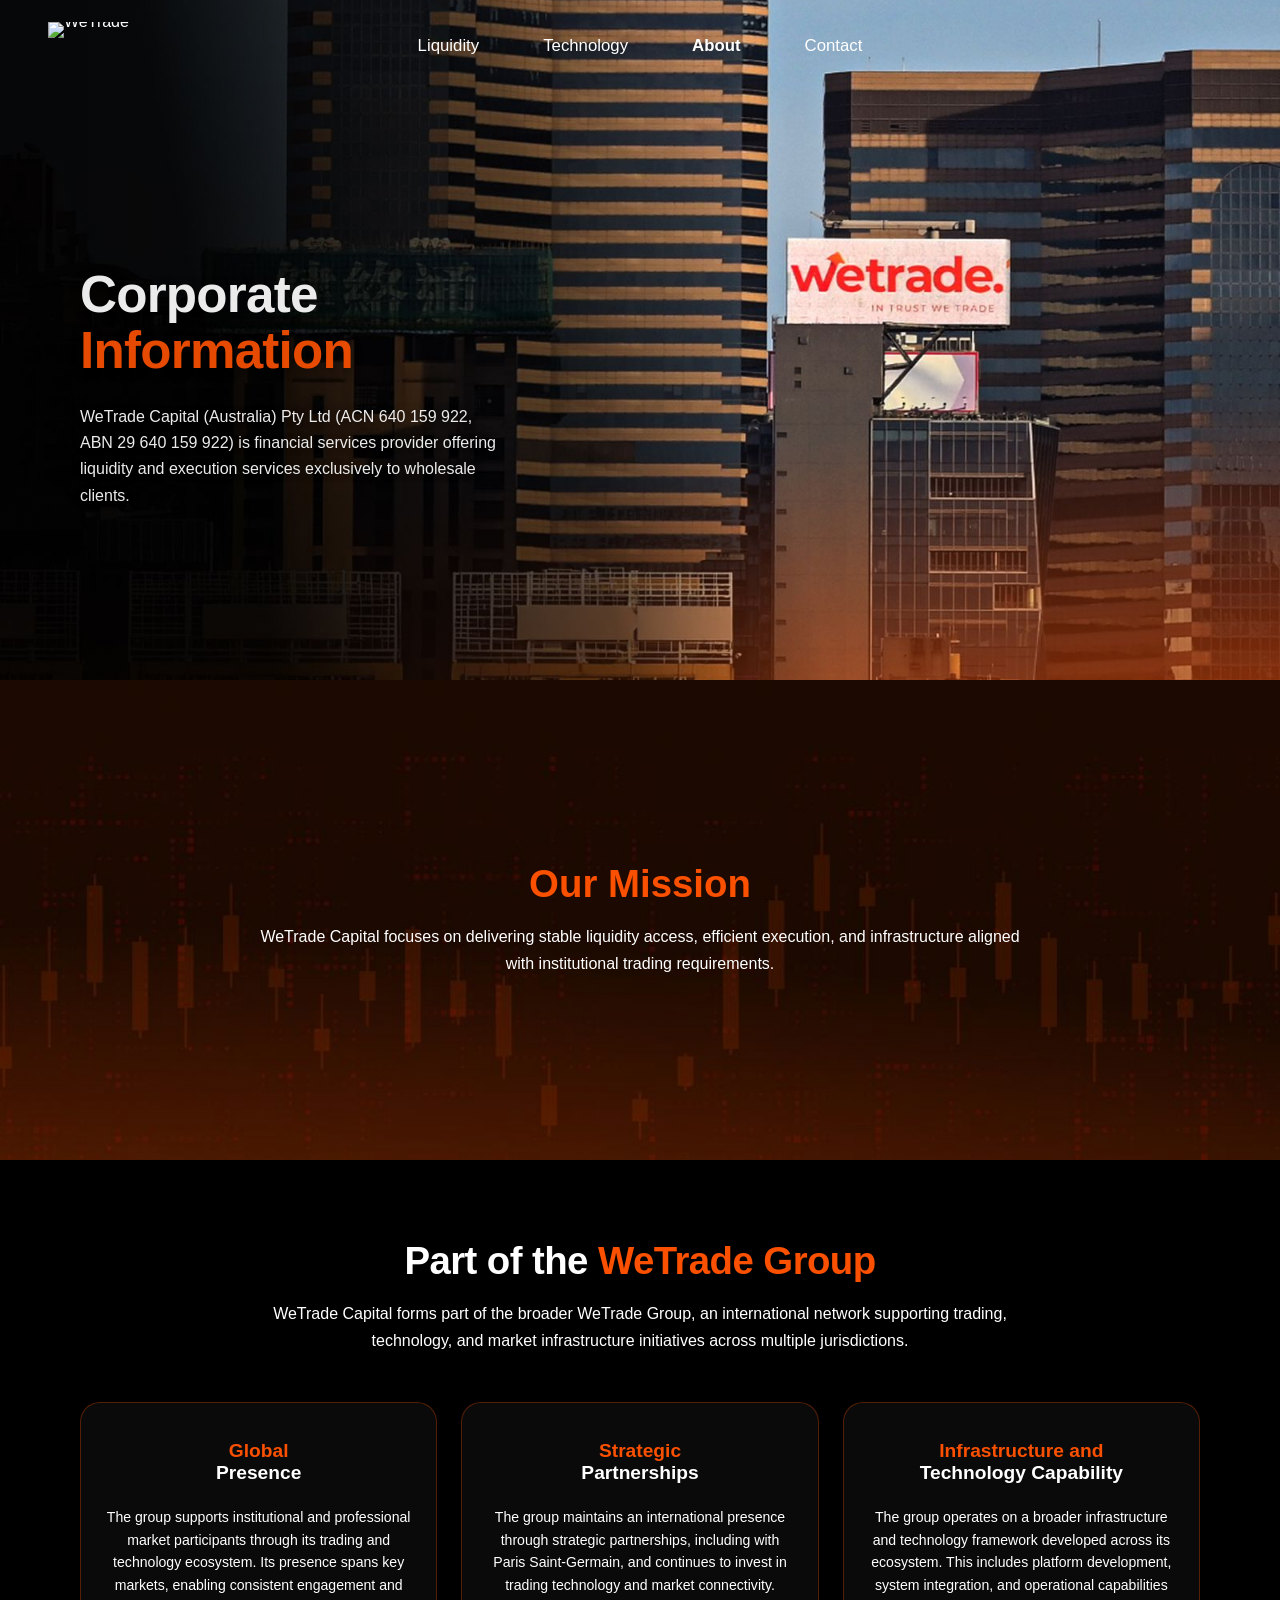
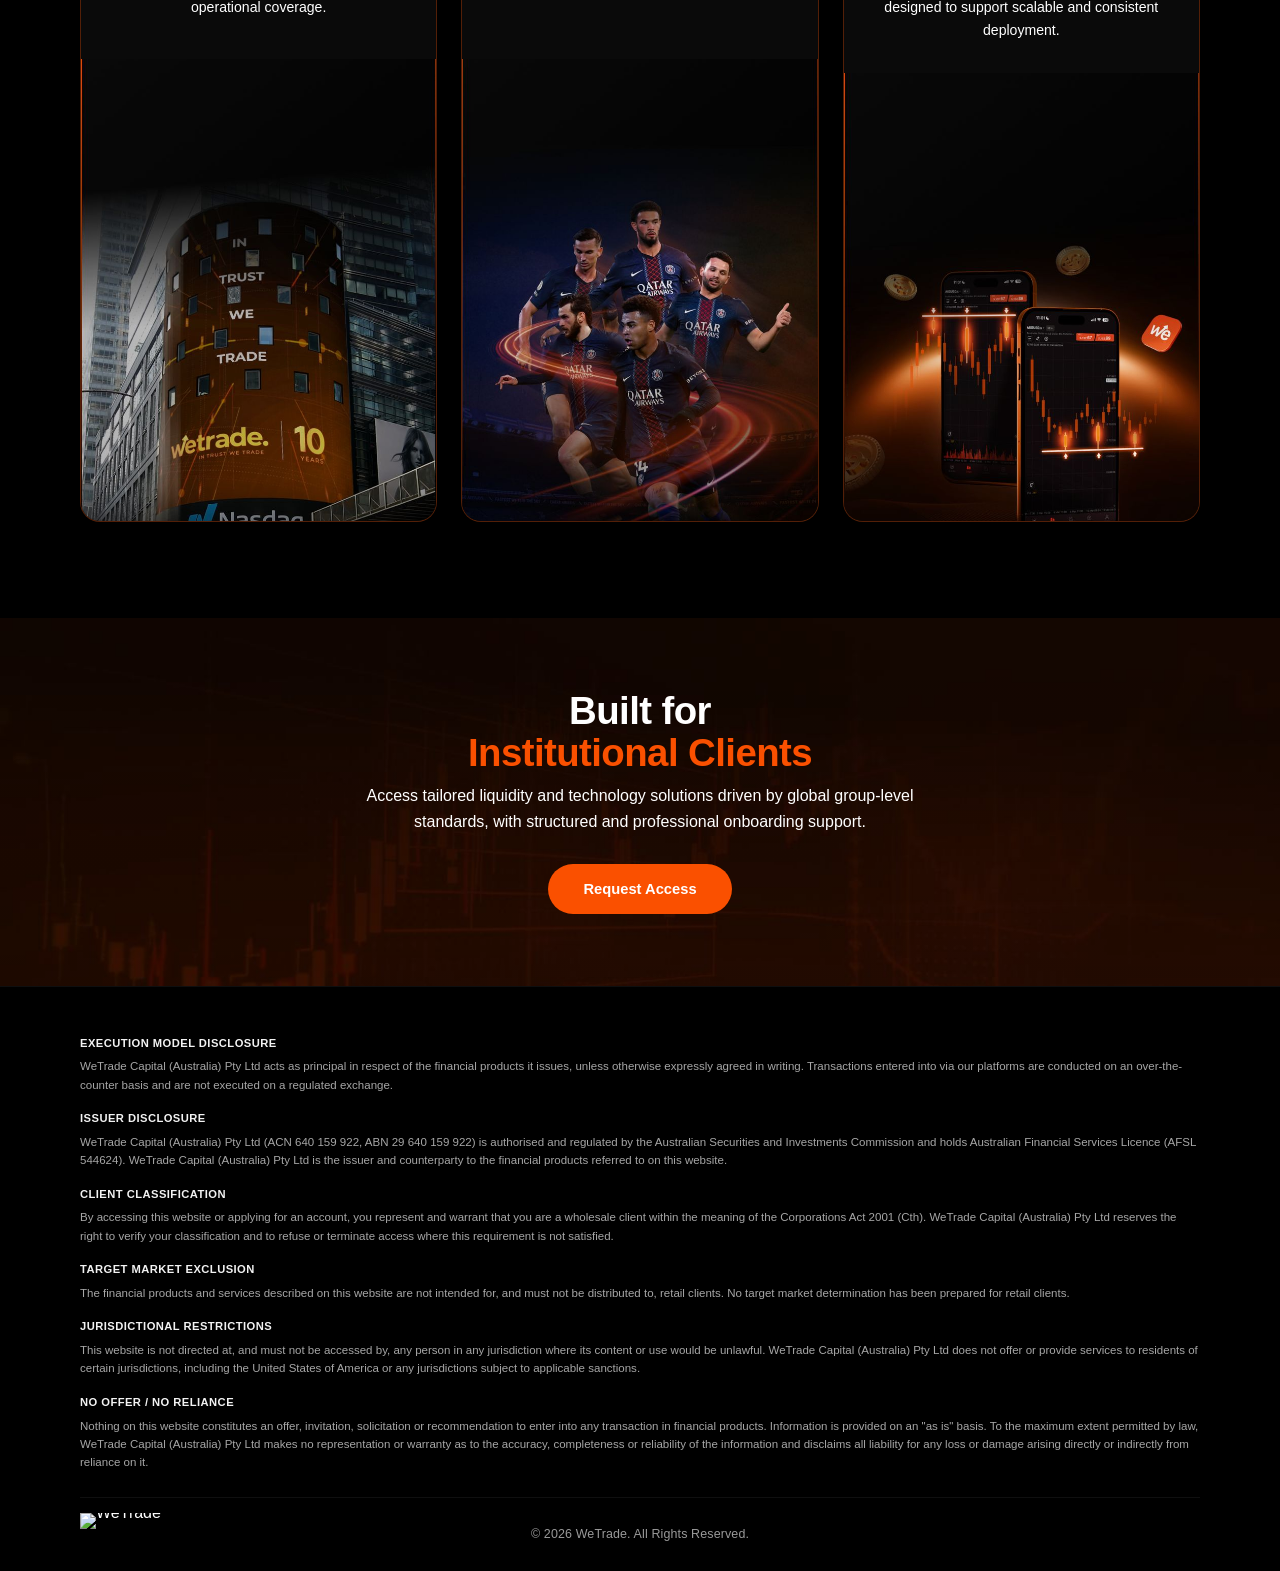
==== about.html @ c4df77c2 "changes" ====
<!DOCTYPE html>
<html lang="en">
<head>
<meta charset="UTF-8">
<meta name="viewport" content="width=device-width, initial-scale=1.0">
<meta http-equiv="Content-Security-Policy" content="default-src 'self' data: blob:; style-src 'self' 'unsafe-inline' https://fonts.googleapis.com; font-src 'self' https://fonts.gstatic.com data:; img-src 'self' data: blob: https:; script-src 'self' 'unsafe-inline'; connect-src 'self' https:; frame-ancestors 'none'; form-action 'self' mailto:; base-uri 'self'; object-src 'none'; upgrade-insecure-requests">
<meta name="referrer" content="strict-origin-when-cross-origin">
<meta http-equiv="X-Content-Type-Options" content="nosniff">
<meta http-equiv="Permissions-Policy" content="camera=(), microphone=(), geolocation=(), payment=(), usb=()">

<title>About | WeTrade Capital (Australia)</title>
<meta name="description" content="WeTrade Capital (Australia) Pty Ltd offers liquidity and execution services exclusively to wholesale clients.">
<meta name="robots" content="noindex,nofollow">
<link rel="icon" type="image/png" href="assets/favicon.png">
<link rel="preconnect" href="https://fonts.googleapis.com">
<link rel="preconnect" href="https://fonts.gstatic.com" crossorigin>
<link href="https://fonts.googleapis.com/css2?family=Montserrat:wght@400;500;600;700;800;900&display=swap" rel="stylesheet">
<link rel="stylesheet" href="styles.css">
</head>
<body>

<nav>
  <a href="index.html" class="nav-logo"><img src="assets/wetrade-logo.png" alt="WeTrade"></a>
  <div class="nav-links">
    <a href="liquidity.html">Liquidity</a>
    <a href="index.html#technology">Technology</a>
    <a href="about.html" class="active">About</a>
    <a href="contact.html">Contact</a>
  </div>
  <button class="mobile-toggle" aria-label="Menu"><span></span><span></span><span></span></button>
</nav>

<section class="about-hero">
  <div class="about-hero-inner">
    <div class="about-hero-content">
      <h1>Corporate<br><span class="acc">Information</span></h1>
      <p>WeTrade Capital (Australia) Pty Ltd (ACN 640 159 922, ABN 29 640 159 922) is financial services provider offering liquidity and execution services exclusively to wholesale clients.</p>
    </div>
  </div>
</section>

<section class="mission">
  <div class="mission-inner">
    <h2>Our Mission</h2>
    <p>WeTrade Capital focuses on delivering stable liquidity access, efficient execution, and infrastructure aligned with institutional trading requirements.</p>
  </div>
</section>

<section class="group">
  <div class="group-inner">
    <div class="group-head">
      <h2><span class="first">Part of the </span><span class="acc">WeTrade Group</span></h2>
      <p>WeTrade Capital forms part of the broader WeTrade Group, an international network supporting trading, technology, and market infrastructure initiatives across multiple jurisdictions.</p>
    </div>
    <div class="group-grid">
      <div class="group-card">
        <div class="group-card-text">
          <h3><span class="acc">Global</span><span class="white">Presence</span></h3>
          <p>The group supports institutional and professional market participants through its trading and technology ecosystem. Its presence spans key markets, enabling consistent engagement and operational coverage.</p>
        </div>
        <div class="group-card-img" style="background-image:url('assets/Subpage01/global-presence.jpg')"></div>
      </div>
      <div class="group-card">
        <div class="group-card-text">
          <h3><span class="acc">Strategic</span><span class="white">Partnerships</span></h3>
          <p>The group maintains an international presence through strategic partnerships, including with Paris Saint-Germain, and continues to invest in trading technology and market connectivity.</p>
        </div>
        <div class="group-card-img" style="background-image:url('assets/Subpage01/strategic-partnerships.jpg')"></div>
      </div>
      <div class="group-card">
        <div class="group-card-text">
          <h3><span class="acc">Infrastructure and</span><span class="white">Technology Capability</span></h3>
          <p>The group operates on a broader infrastructure and technology framework developed across its ecosystem. This includes platform development, system integration, and operational capabilities designed to support scalable and consistent deployment.</p>
        </div>
        <div class="group-card-img" style="background-image:url('assets/Subpage01/infrastructure.jpg')"></div>
      </div>
    </div>
  </div>
</section>

<section class="built-for">
  <div class="built-for-inner">
    <h2><span class="first">Built for</span><span class="acc">Institutional Clients</span></h2>
    <p>Access tailored liquidity and technology solutions driven by global group-level standards, with structured and professional onboarding support.</p>
    <a href="contact.html" class="btn-pill">Request Access</a>
  </div>
</section>

<footer>
  <div class="foot-legal">
    <div class="foot-legal-block"><strong>Execution Model Disclosure</strong><p>WeTrade Capital (Australia) Pty Ltd acts as principal in respect of the financial products it issues, unless otherwise expressly agreed in writing. Transactions entered into via our platforms are conducted on an over-the-counter basis and are not executed on a regulated exchange.</p></div>
    <div class="foot-legal-block"><strong>Issuer Disclosure</strong><p>WeTrade Capital (Australia) Pty Ltd (ACN 640 159 922, ABN 29 640 159 922) is authorised and regulated by the Australian Securities and Investments Commission and holds Australian Financial Services Licence (AFSL 544624). WeTrade Capital (Australia) Pty Ltd is the issuer and counterparty to the financial products referred to on this website.</p></div>
    <div class="foot-legal-block"><strong>Client Classification</strong><p>By accessing this website or applying for an account, you represent and warrant that you are a wholesale client within the meaning of the Corporations Act 2001 (Cth). WeTrade Capital (Australia) Pty Ltd reserves the right to verify your classification and to refuse or terminate access where this requirement is not satisfied.</p></div>
    <div class="foot-legal-block"><strong>Target Market Exclusion</strong><p>The financial products and services described on this website are not intended for, and must not be distributed to, retail clients. No target market determination has been prepared for retail clients.</p></div>
    <div class="foot-legal-block"><strong>Jurisdictional Restrictions</strong><p>This website is not directed at, and must not be accessed by, any person in any jurisdiction where its content or use would be unlawful. WeTrade Capital (Australia) Pty Ltd does not offer or provide services to residents of certain jurisdictions, including the United States of America or any jurisdictions subject to applicable sanctions.</p></div>
    <div class="foot-legal-block"><strong>No Offer / No Reliance</strong><p>Nothing on this website constitutes an offer, invitation, solicitation or recommendation to enter into any transaction in financial products. Information is provided on an "as is" basis. To the maximum extent permitted by law, WeTrade Capital (Australia) Pty Ltd makes no representation or warranty as to the accuracy, completeness or reliability of the information and disclaims all liability for any loss or damage arising directly or indirectly from reliance on it.</p></div>
  </div>
  <div class="foot-bottom">
    <div class="foot-logo"><img src="assets/wetrade-logo.png" alt="WeTrade"></div>
    <div class="foot-copy">© 2026 WeTrade. All Rights Reserved.</div>
    </div>
</footer>

<script src="site.js"></script>
</body>
</html>
---- styles.css ----
/* WeTrade Capital Australia — wireframe match v3 */
*,*::before,*::after{box-sizing:border-box;margin:0;padding:0}
:root{
  --orange:#FA5000;
  --black:#000;
  --d1:#050505;
  --d2:#0A0A0A;
  --d3:#111;
  --border:rgba(255,255,255,0.06);
  --border-o:rgba(250,80,0,0.35);
  --muted:rgba(255,255,255,0.55);
  --muted2:rgba(255,255,255,0.95);
  --white:#fff;
}
html{scroll-behavior:smooth}
body{background:var(--black);color:var(--white);font-family:'Montserrat','Inter','Montserrat',sans-serif;overflow-x:hidden;line-height:1.5;-webkit-font-smoothing:antialiased;font-weight:400}
a{color:inherit;text-decoration:none}
button{font-family:inherit;cursor:pointer;border:none;background:none;color:inherit;padding:0}
img{max-width:100%;display:block}

/* NAV - 3-column grid: logo left, links centered, toggle right (toggle hidden on desktop) */
nav{display:grid;grid-template-columns:1fr auto 1fr;align-items:center;padding:1.4rem 3rem;background:transparent;position:absolute;top:0;left:0;right:0;z-index:100}
.nav-logo{display:inline-block;line-height:0;justify-self:start}
.nav-logo img{height:46px;width:auto;display:block}
.nav-links{display:flex;gap:4rem;align-items:center;justify-content:center;justify-self:center}
.nav-links a{font-size:1.05rem;font-weight:500;color:var(--white);transition:color 0.2s}
.nav-links a:hover{color:var(--orange)}
.nav-links a.active{color:var(--white);font-weight:700}
.mobile-toggle{display:none;justify-self:end;background:transparent;border:none;cursor:pointer;padding:0;width:44px;height:44px;position:relative;z-index:101;transition:transform 0.4s cubic-bezier(0.68,-0.55,0.265,1.55)}
.mobile-toggle:hover{transform:scale(1.08)}
.mobile-toggle.open{transform:rotate(180deg)}
.mobile-toggle span{position:absolute;display:block;left:10px;width:24px;height:2.5px;background:var(--white);transition:top 0.3s cubic-bezier(0.77,0,0.175,1),transform 0.3s 0.15s cubic-bezier(0.77,0,0.175,1),opacity 0.2s,background 0.3s;border-radius:2px;transform-origin:center}
.mobile-toggle span:nth-child(1){top:14px}
.mobile-toggle span:nth-child(2){top:21px}
.mobile-toggle span:nth-child(3){top:28px}
.mobile-toggle.open span{transition:top 0.3s cubic-bezier(0.77,0,0.175,1),transform 0.3s 0.15s cubic-bezier(0.77,0,0.175,1),opacity 0.2s,background 0.3s}
.mobile-toggle.open span:nth-child(1){top:21px;transform:rotate(45deg)}
.mobile-toggle.open span:nth-child(2){opacity:0;transform:scaleX(0)}
.mobile-toggle.open span:nth-child(3){top:21px;transform:rotate(-45deg)}

/* HERO HOME */
.hero-home{position:relative;min-height:780px;display:flex;align-items:center;background:var(--black);overflow:hidden;padding:10rem 5rem 6rem}
.hero-home::before{content:'';position:absolute;inset:0;background-image:url('assets/Homepage/main-cover.jpg');background-size:cover;background-position:right center;z-index:0}
.hero-home::after{content:'';position:absolute;inset:0;background:linear-gradient(90deg,rgba(0,0,0,0.75) 0%,rgba(0,0,0,0.3) 30%,rgba(0,0,0,0.05) 55%,transparent 75%);z-index:1}
.hero-home-inner{position:relative;z-index:2;max-width:1280px;margin:0 auto;width:100%}
.hero-home-content{max-width:540px}
.hero-home h1{font-family:'Montserrat',sans-serif;font-weight:800;font-size:clamp(2.6rem,4.5vw,4rem);letter-spacing:-0.02em;line-height:1.05;color:var(--white);margin-bottom:1.2rem}
.hero-home h1 .acc{color:var(--orange);display:block}
.hero-home p{font-size:0.95rem;color:var(--muted2);line-height:1.6;margin-bottom:2rem;max-width:440px}

/* HERO STATS - small inline icons */
.hero-stats{display:flex;gap:2rem;margin-bottom:2.2rem;align-items:center;flex-wrap:wrap}
.hero-stat{display:flex;align-items:center;gap:0.7rem}
.hero-stat-icon{width:44px;height:44px;flex-shrink:0;display:flex;align-items:center;justify-content:center}
.hero-stat-icon img{width:100%;height:100%;object-fit:contain}
.hero-stat-text{font-size:0.82rem;font-weight:700;color:var(--white);line-height:1.2}

/* PILL BUTTONS */
.btn-pill{display:inline-flex;align-items:center;justify-content:center;background:var(--orange);color:#fff;padding:0.85rem 2.2rem;border-radius:50px;font-size:0.92rem;font-weight:700;cursor:pointer;border:none;transition:all 0.2s}
.btn-pill:hover{background:#FF6020;transform:translateY(-2px);box-shadow:0 8px 24px rgba(250,80,0,0.35)}

/* WHAT WE DO */
.wwd{position:relative;padding:6rem 5rem;overflow:hidden;background:var(--black)}
.wwd::before{content:'';position:absolute;inset:0;background-image:url('assets/Homepage/wwd-bg.jpg');background-size:cover;background-position:right center;z-index:0}
.wwd::after{content:'';position:absolute;inset:0;background:linear-gradient(90deg,rgba(0,0,0,0.45) 0%,rgba(0,0,0,0.05) 45%,transparent 100%);z-index:1}
.wwd-inner{position:relative;z-index:2;max-width:1280px;margin:0 auto}
.wwd h2{font-family:'Montserrat',sans-serif;font-weight:800;font-size:clamp(2.2rem,3.5vw,3.2rem);letter-spacing:-0.015em;line-height:1.1;margin-bottom:1.2rem;color:var(--white)}
.wwd h2 .acc{color:var(--orange)}
.wwd-sub{font-size:0.95rem;color:var(--muted2);line-height:1.6;max-width:480px;margin-bottom:2.2rem}
.fx-pill{display:inline-flex;align-items:center;padding:0.75rem 2rem;background:var(--d2);border:2px solid var(--orange);border-radius:50px;font-family:'Montserrat',sans-serif;font-weight:800;font-size:1.05rem;color:var(--white);margin-bottom:1.6rem}
.wwd-points{list-style:none}
.wwd-points li{font-size:0.95rem;color:var(--white);line-height:1.7;padding:0.1rem 0}

/* LIQUIDITY */
.liq-section{position:relative;padding:6rem 5rem 5rem;background:var(--black);overflow:hidden}
.liq-section::before{content:'';position:absolute;inset:0;background-image:url('assets/Homepage/liq-tech-bg.jpg');background-size:cover;background-position:center;z-index:0;opacity:0.85}
.liq-section::after{content:'';position:absolute;inset:0;background:linear-gradient(180deg,rgba(0,0,0,0.25),rgba(0,0,0,0.3));z-index:1}
.liq-section-inner{position:relative;z-index:2;max-width:1200px;margin:0 auto}
.sec-head{text-align:center;margin-bottom:3.5rem}
.sec-head h2{font-family:'Montserrat',sans-serif;font-weight:800;font-size:clamp(2.2rem,4vw,3.4rem);letter-spacing:-0.015em;line-height:1.05}
.sec-head h2 .acc{color:var(--orange)}
.sec-head .section-sub{font-size:0.95rem;color:var(--muted2);max-width:780px;margin:1.2rem auto 0;line-height:1.6}

.cards-3{display:grid;grid-template-columns:repeat(3,1fr);gap:1.6rem}
.card{position:relative;background:linear-gradient(160deg,#0e0e0e 0%,#0a0a0a 55%,#280e02 100%);border:1px solid rgba(250,80,0,0.22);border-radius:24px;padding:2.5rem 1.8rem 2.2rem;text-align:center;transition:all 0.25s;display:flex;flex-direction:column;align-items:center;overflow:hidden}
.card::before{content:'';position:absolute;bottom:0;right:0;width:70%;height:70%;background:radial-gradient(ellipse at bottom right,rgba(250,80,0,0.3) 0%,transparent 65%);pointer-events:none}
.card:hover{transform:translateY(-4px);box-shadow:0 16px 40px rgba(250,80,0,0.2)}
.card-icon{margin-bottom:1.6rem;height:110px;display:flex;align-items:center;justify-content:center;position:relative;z-index:2}
.card-icon img{max-height:108px;max-width:140px;width:auto;height:auto}
.card h3{font-family:'Montserrat',sans-serif;font-weight:700;font-size:1.4rem;letter-spacing:-0.005em;line-height:1.1;margin-bottom:0.9rem;position:relative;z-index:2}
.card h3 .acc{color:var(--orange);display:block;font-weight:800}
.card h3 .white{color:var(--white);display:block;font-weight:700}
.card p{font-size:0.84rem;color:var(--muted2);line-height:1.55;position:relative;z-index:2;max-width:260px}

.section-cta{display:flex;justify-content:center;margin-top:3rem}

/* DIVIDER */
.divider{display:flex;justify-content:center;padding:1rem 0;background:var(--black);position:relative;z-index:5}
.divider-line{width:75%;max-width:900px;height:1.5px;background:linear-gradient(90deg,transparent 5%,var(--orange) 30%,var(--orange) 70%,transparent 95%)}

/* TECHNOLOGY - icon LEFT of title (horizontal), text below */
.tech-section{position:relative;padding:5rem 5rem 6rem;background:var(--black);overflow:hidden}
.tech-section::before{content:'';position:absolute;inset:0;background-image:url('assets/Homepage/liq-tech-bg.jpg');background-size:cover;background-position:left center;z-index:0;opacity:0.85}
.tech-section::after{content:'';position:absolute;inset:0;background:linear-gradient(180deg,rgba(0,0,0,0.25),rgba(0,0,0,0.3));z-index:1}
.tech-section-inner{position:relative;z-index:2;max-width:1200px;margin:0 auto}
.tech-cards{display:grid;grid-template-columns:repeat(3,1fr);gap:2.5rem;max-width:1100px;margin:0 auto;padding:0 1rem}
.tech-card{display:flex;flex-direction:column;align-items:flex-start;text-align:left}
.tech-card-header{display:flex;align-items:center;gap:1rem;margin-bottom:1.2rem}
.tech-card-icon{width:80px;height:80px;display:flex;align-items:center;justify-content:center;flex-shrink:0}
.tech-card-icon img{max-width:100%;max-height:100%;width:auto;height:auto}
.tech-card h3{font-family:'Montserrat',sans-serif;font-weight:700;font-size:1.2rem;line-height:1.15;color:var(--white)}
.tech-card h3 .top{color:var(--white);display:block;font-weight:700}
.tech-card h3 .white{color:var(--white);display:block;font-weight:700}
.tech-card p{font-size:0.86rem;color:var(--muted2);line-height:1.6}

/* WHY WETRADE - no cards, just text with vertical dividers */
.why{position:relative;padding:6rem 5rem;background:var(--black);overflow:hidden}
.why::before{content:'';position:absolute;inset:0;background-image:url('assets/Homepage/why-bg.jpg');background-size:cover;background-position:center;z-index:0}
.why::after{content:'';position:absolute;inset:0;background:linear-gradient(180deg,rgba(0,0,0,0.2) 0%,rgba(0,0,0,0.25) 100%);z-index:1}
.why-inner{position:relative;z-index:2;max-width:1200px;margin:0 auto;text-align:center}
.why h2{font-family:'Montserrat',sans-serif;font-weight:800;font-size:clamp(2.2rem,4vw,3.4rem);letter-spacing:-0.015em;line-height:1.05;color:var(--white);margin-bottom:1.3rem}
.why h2 .acc{color:var(--orange)}
.why-sub{font-size:0.95rem;color:var(--muted2);max-width:880px;margin:0 auto 3.5rem;line-height:1.65}
.why-cards{display:grid;grid-template-columns:repeat(3,1fr);gap:3rem;max-width:1100px;margin:0 auto}
.why-card{text-align:center;padding:0 1rem;position:relative}
.why-card:not(:last-child)::after{content:'';position:absolute;top:5%;bottom:5%;right:-1.5rem;width:1.5px;background:linear-gradient(180deg,transparent 0%,rgba(250,80,0,0.4) 30%,rgba(250,80,0,0.4) 70%,transparent 100%)}
.why-card h3{font-family:'Montserrat',sans-serif;font-weight:700;font-size:1.3rem;line-height:1.15;margin-bottom:0.9rem}
.why-card h3 .acc{color:var(--orange);display:block;font-weight:800}
.why-card h3 .white{color:var(--white);display:block;font-weight:700}
.why-card p{font-size:0.86rem;color:var(--muted2);line-height:1.65}

/* WHO WE SUPPORT */
.support{position:relative;padding:5rem 5rem;background:var(--black);overflow:hidden;min-height:600px}
.support::before{content:'';position:absolute;inset:0;background-image:url('assets/Homepage/who-bg.jpg');background-size:cover;background-position:center;z-index:0;opacity:0.95}
.support::after{content:'';position:absolute;inset:0;background:linear-gradient(90deg,rgba(0,0,0,0.05) 0%,rgba(0,0,0,0.15) 50%,rgba(0,0,0,0.35) 100%);z-index:1}
.support-inner{position:relative;z-index:2;max-width:1280px;margin:0 auto;display:grid;grid-template-columns:1fr 1.4fr;gap:4rem;align-items:center}
.support-left{padding-left:2rem}
.support-left h2{font-family:'Montserrat',sans-serif;font-weight:800;font-size:clamp(2.2rem,4vw,3.2rem);letter-spacing:-0.015em;line-height:1.05;margin-bottom:1.1rem}
.support-left h2 .first{color:var(--white)}
.support-left h2 .acc{color:var(--orange)}
.support-left p{font-size:0.95rem;color:var(--white);line-height:1.6;max-width:360px}
.support-right{display:flex;flex-direction:column;gap:1rem}
.support-card{background:rgba(30,30,30,0.5);border:none;border-radius:8px;padding:2rem 2.5rem;text-align:center;transition:all 0.25s}
.support-card:hover{transform:translateX(4px)}
.support-card h3{font-family:'Montserrat',sans-serif;font-weight:800;font-size:1.2rem;color:var(--orange);margin-bottom:0.8rem}
.support-card p{font-size:0.92rem;color:var(--white);line-height:1.55;max-width:520px;margin:0 auto;font-weight:400}

/* ACCESS BANNER */
.access-banner{position:relative;padding:4.5rem 5rem;text-align:center;background:var(--black);overflow:hidden}
.access-banner::before{content:'';position:absolute;inset:0;background-image:url('assets/Homepage/access-bg.jpg');background-size:cover;background-position:center;z-index:0;opacity:0.95}
.access-banner::after{content:'';position:absolute;inset:0;background:linear-gradient(180deg,rgba(0,0,0,0.1) 0%,rgba(0,0,0,0.25) 100%);z-index:1}
.access-banner-inner{position:relative;z-index:2;max-width:780px;margin:0 auto}
.access-banner h2{font-family:'Montserrat',sans-serif;font-weight:800;font-size:clamp(2.2rem,4vw,3.4rem);letter-spacing:-0.015em;line-height:1.1;margin-bottom:0.6rem}
.access-banner h2 .first{color:var(--white)}
.access-banner h2 .acc{color:var(--orange);display:block}
.access-banner p{font-size:1rem;color:var(--muted2);margin:0 auto 2rem;max-width:540px;line-height:1.6}
.access-banner .btn-pill{padding:1rem 2.6rem;font-size:1rem}

/* FOOTER - logo absolute left, copyright centered in full width */
footer{background:#000;border-top:1px solid var(--border);padding:3rem 5rem 1.5rem}
.foot-legal{max-width:1280px;margin:0 auto;font-size:0.72rem;color:rgba(255,255,255,0.65);line-height:1.6}
.foot-legal-block{margin-bottom:1rem}
.foot-legal-block strong{display:block;font-size:0.7rem;font-weight:700;letter-spacing:0.04em;color:rgba(255,255,255,0.95);margin-bottom:0.3rem;text-transform:uppercase}
.foot-bottom{max-width:1280px;margin:1.6rem auto 0;padding-top:1.4rem;border-top:1px solid var(--border);position:relative;text-align:center;min-height:50px;display:flex;align-items:center;justify-content:center}
.foot-logo{position:absolute;left:0;top:50%;transform:translateY(-50%);line-height:0;margin-top:0.4rem}
.foot-logo img{height:32px;width:auto;display:block}
.foot-copy{font-size:0.78rem;color:rgba(255,255,255,0.6);text-align:center;letter-spacing:0.01em}

/* ABOUT */
.about-hero{position:relative;min-height:680px;display:flex;align-items:center;padding:10rem 5rem 4rem;overflow:hidden}
.about-hero::before{content:'';position:absolute;inset:0;background-image:url('assets/Subpage01/main-cover.jpg');background-size:cover;background-position:center;z-index:0}
.about-hero::after{content:'';position:absolute;inset:0;background:linear-gradient(90deg,rgba(0,0,0,0.25) 0%,transparent 30%);z-index:1}
.about-hero-inner{position:relative;z-index:2;max-width:1280px;margin:0 auto;width:100%}
.about-hero-content{max-width:520px}
.about-hero h1{font-family:'Montserrat',sans-serif;font-weight:800;font-size:clamp(2.4rem,4vw,3.6rem);letter-spacing:-0.015em;line-height:1.1;color:rgba(255,255,255,0.92);margin-bottom:1.5rem;text-shadow:0 2px 12px rgba(0,0,0,0.4)}
.about-hero h1 .acc{color:rgba(250,80,0,0.92);display:block}
.about-hero p{font-size:1rem;color:rgba(255,255,255,0.92);line-height:1.65;max-width:420px;font-weight:400;text-shadow:0 1px 8px rgba(0,0,0,0.4)}

.mission{position:relative;padding:8rem 5rem;text-align:center;background:var(--black);overflow:hidden;min-height:480px;display:flex;align-items:center}
.mission::before{content:'';position:absolute;inset:0;background-image:url('assets/Subpage01/mission-bg.jpg');background-size:cover;background-position:center;z-index:0}
.mission::after{content:'';position:absolute;inset:0;background:linear-gradient(180deg,transparent,rgba(0,0,0,0.05));z-index:1}
.mission-inner{position:relative;z-index:2;max-width:780px;margin:0 auto}
.mission h2{font-family:'Montserrat',sans-serif;font-weight:800;font-size:clamp(1.8rem,3vw,2.6rem);color:var(--orange);margin-bottom:1.2rem;line-height:1.1}
.mission p{font-size:1rem;color:var(--white);line-height:1.65}

.group{padding:5rem 5rem 6rem;background:var(--black)}
.group-inner{max-width:1280px;margin:0 auto}
.group-head{text-align:center;margin-bottom:3rem}
.group-head h2{font-family:'Montserrat',sans-serif;font-weight:800;font-size:clamp(1.8rem,3vw,2.6rem);letter-spacing:-0.015em;line-height:1.1;margin-bottom:1.2rem}
.group-head h2 .first{color:var(--white)}
.group-head h2 .acc{color:var(--orange)}
.group-head p{font-size:1rem;color:var(--white);line-height:1.65;max-width:760px;margin:0 auto}
.group-grid{display:grid;grid-template-columns:repeat(3,1fr);gap:1.5rem}
.group-card{position:relative;background:#0a0a0a;border:1px solid rgba(250,80,0,0.3);border-radius:20px;overflow:hidden;display:flex;flex-direction:column;min-height:720px;transition:all 0.25s}
.group-card:hover{border-color:rgba(250,80,0,0.55);transform:translateY(-5px)}
.group-card-text{padding:1.8rem 1.6rem 1rem;text-align:center;min-height:240px;display:flex;flex-direction:column;justify-content:flex-start}
.group-card-text h3{font-family:'Montserrat',sans-serif;font-weight:700;font-size:1.2rem;line-height:1.15;margin-bottom:0.9rem;min-height:60px;display:flex;flex-direction:column;justify-content:center}
.group-card-text h3 .acc{color:var(--orange);display:block;font-weight:800}
.group-card-text h3 .white{color:var(--white);display:block;font-weight:700}
.group-card-text p{font-size:0.88rem;color:var(--white);line-height:1.6;font-weight:400}
.group-card-img{flex:1;background-size:cover;background-position:center;margin-top:1rem;min-height:440px}

.built-for{position:relative;padding:4.5rem 5rem;background:var(--black);overflow:hidden;text-align:center}
.built-for::before{content:'';position:absolute;inset:0;background-image:url('assets/Subpage01/built-for-bg.jpg');background-size:cover;background-position:center;z-index:0}
.built-for::after{content:'';position:absolute;inset:0;background:linear-gradient(180deg,transparent,rgba(0,0,0,0.15));z-index:1}
.built-for-inner{position:relative;z-index:2;max-width:780px;margin:0 auto}
.built-for h2{font-family:'Montserrat',sans-serif;font-weight:800;font-size:clamp(1.8rem,3vw,2.6rem);letter-spacing:-0.015em;line-height:1.1;margin-bottom:0.5rem}
.built-for h2 .first{color:var(--white)}
.built-for h2 .acc{color:var(--orange);display:block}
.built-for p{font-size:1rem;color:var(--white);line-height:1.65;margin:0 auto 1.8rem;max-width:560px}

/* FX LIQUIDITY */
.liq-hero{position:relative;min-height:560px;display:flex;align-items:center;padding:10rem 5rem 4rem;overflow:hidden;background:var(--black)}
.liq-hero::before{content:'';position:absolute;inset:0;background-image:url('assets/Subpage02/main-cover.jpg');background-size:cover;background-position:right center;z-index:0}
.liq-hero::after{content:'';position:absolute;inset:0;background:linear-gradient(90deg,rgba(0,0,0,0.5) 0%,rgba(0,0,0,0.1) 45%,transparent 70%);z-index:1}
.liq-hero-inner{position:relative;z-index:2;max-width:1280px;margin:0 auto;width:100%}
.liq-hero-content{max-width:440px}
.liq-hero h1{font-family:'Montserrat',sans-serif;font-weight:800;font-size:clamp(2.5rem,4.5vw,3.8rem);letter-spacing:-0.02em;line-height:1.05;color:var(--white);margin-bottom:1.2rem}
.liq-hero h1 .acc{color:var(--orange)}
.liq-hero p{font-size:0.92rem;color:var(--muted2);line-height:1.65}

.provision{position:relative;padding:5rem 5rem;background:var(--black);overflow:hidden}
.provision::before{content:'';position:absolute;inset:0;background-image:url('assets/Subpage02/provision-bg.jpg');background-size:cover;background-position:center;z-index:0;opacity:0.85}
.provision::after{content:'';position:absolute;inset:0;background:linear-gradient(180deg,rgba(0,0,0,0.2),rgba(0,0,0,0.35));z-index:1}
.provision-inner{position:relative;z-index:2;max-width:1200px;margin:0 auto}
.provision-head{text-align:center;margin-bottom:3.5rem}
.provision-head h2{font-family:'Montserrat',sans-serif;font-weight:800;font-size:clamp(2rem,3.5vw,3rem);letter-spacing:-0.015em;line-height:1.05;margin-bottom:1.2rem}
.provision-head h2 .first{color:var(--white)}
.provision-head h2 .acc{color:var(--orange);display:block}
.provision-head p{font-size:0.95rem;color:var(--muted2);line-height:1.65;max-width:760px;margin:0 auto}
.provision-cards{display:grid;grid-template-columns:repeat(3,1fr);gap:1.5rem;margin-bottom:1.5rem}
.provision-cards-bottom{display:grid;grid-template-columns:repeat(2,1fr);gap:1.5rem;max-width:calc(66.66% - 0.5rem);margin:0 auto}
/* Liquidity provision cards: slightly more transparent for layered look over the bg */
.provision .card{background:linear-gradient(160deg,rgba(14,14,14,0.7) 0%,rgba(10,10,10,0.7) 55%,rgba(40,14,2,0.7) 100%);backdrop-filter:blur(3px)}

.specs{position:relative;padding:5rem 5rem 6rem;background:var(--black);overflow:hidden}
.specs::before{content:'';position:absolute;inset:0;background-image:url('assets/Subpage02/specs-bg.jpg');background-size:cover;background-position:center;z-index:0;opacity:0.85}
.specs::after{content:'';position:absolute;inset:0;background:linear-gradient(180deg,rgba(0,0,0,0.2),rgba(0,0,0,0.35));z-index:1}
.specs-inner{position:relative;z-index:2;max-width:1280px;margin:0 auto}
.specs-head{text-align:center;margin-bottom:2.5rem}
.specs-head h2{font-family:'Montserrat',sans-serif;font-weight:800;font-size:clamp(2rem,3.5vw,2.8rem);letter-spacing:-0.015em;line-height:1.1}
.specs-head h2 .first{color:var(--white)}
.specs-head h2 .acc{color:var(--orange)}
.specs-tabs{display:flex;justify-content:center;gap:0.6rem;margin-bottom:2rem;flex-wrap:wrap}
.specs-tab{padding:0.85rem 2.3rem;border-radius:50px;background:transparent;border:2px solid rgba(255,255,255,0.15);color:var(--white);font-family:'Montserrat',sans-serif;font-weight:700;font-size:0.92rem;cursor:pointer;transition:all 0.2s}
.specs-tab:hover{border-color:rgba(250,80,0,0.4)}
.specs-tab.active{background:var(--orange);border-color:var(--orange);color:#fff}
.specs-table-wrap{background:rgba(10,10,10,0.7);border:1px solid rgba(250,80,0,0.2);border-radius:16px;padding:0.5rem;overflow-x:auto}
.specs-table-wrap img{width:100%;max-width:1400px;height:auto;display:block;margin:0 auto}

/* ═══ CONTACT PAGE — matches Figma exactly ═══ */
.contact-page{position:relative;min-height:100vh;display:flex;align-items:center;padding:8rem 5rem 5rem;background:var(--black);overflow:hidden}
/* Background: dedicated contact bg image */
.contact-page-bg{position:absolute;inset:0;z-index:0;background-image:url('assets/Contact/contact-bg.jpg');background-size:cover;background-position:center;opacity:1}
.contact-page-bg::after{content:'';position:absolute;inset:0;background:linear-gradient(180deg,rgba(0,0,0,0.15) 0%,rgba(0,0,0,0.05) 50%,rgba(0,0,0,0.2) 100%)}
.contact-page-inner{position:relative;z-index:2;max-width:1280px;margin:0 auto;width:100%;display:grid;grid-template-columns:1fr 1.1fr;gap:5rem;align-items:center}
.contact-page-left h1{font-family:'Montserrat',sans-serif;font-weight:800;font-size:clamp(2.5rem,4.5vw,4rem);letter-spacing:-0.02em;line-height:1.05;color:var(--white);margin-bottom:1.5rem}
.contact-page-left h1 .acc{color:var(--orange);display:block}
.contact-page-left p{font-size:1rem;color:var(--muted2);line-height:1.7;max-width:440px}

/* Contact card — thin orange-glow border, ~20px radius */
.contact-card{background:linear-gradient(180deg,#0a0a0a 0%,#080808 100%);border:1.5px solid var(--orange);border-radius:22px;padding:2.5rem 2.2rem 2rem;position:relative;box-shadow:0 0 80px rgba(250,80,0,0.15),inset 0 0 40px rgba(250,80,0,0.04)}
.contact-card::before{content:'';position:absolute;bottom:0;left:0;right:0;height:30%;background:linear-gradient(180deg,transparent,rgba(250,80,0,0.05));border-radius:0 0 22px 22px;pointer-events:none}

/* Form fields — solid lighter-grey blocks with static inline labels at the top */
.cf-field{position:relative;margin-bottom:1rem}
.cf-input,.cf-textarea{width:100%;background:#2a2a2a;border:none;border-radius:10px;padding:1.9rem 1.2rem 0.7rem;font-family:'Montserrat',sans-serif;font-size:0.95rem;color:var(--white);transition:background 0.2s;outline:none;display:block}
.cf-textarea{resize:vertical;min-height:160px;padding-top:1.9rem;font-family:'Montserrat',sans-serif;line-height:1.5}
.cf-input:focus,.cf-textarea:focus{background:#333}
.cf-label{position:absolute;top:0.7rem;left:1.25rem;font-size:0.78rem;color:rgba(255,255,255,0.55);font-weight:400;pointer-events:none;z-index:2;letter-spacing:0.01em}
.cf-req{color:var(--orange);margin-left:1px}

/* SEND MESSAGE button — centered below the form */
.cf-actions{display:flex;justify-content:center;margin-top:1.5rem}
.cf-submit{background:var(--orange);color:#fff;padding:1.05rem 2.6rem;border-radius:50px;font-family:'Montserrat',sans-serif;font-size:0.85rem;font-weight:800;letter-spacing:0.08em;cursor:pointer;border:none;transition:all 0.2s}
.cf-submit:hover{background:#FF6020;transform:translateY(-2px);box-shadow:0 8px 24px rgba(250,80,0,0.4)}
.cf-submit:disabled{opacity:0.6;cursor:wait}
.cf-status{margin-top:1rem;padding:0.85rem 1rem;border-radius:8px;font-size:0.85rem;text-align:center;display:none}
.cf-status.show{display:block}
.cf-status.success{background:rgba(34,197,94,0.1);border:1px solid rgba(34,197,94,0.3);color:#86efac}
.cf-status.error{background:rgba(239,68,68,0.1);border:1px solid rgba(239,68,68,0.3);color:#fca5a5}

/* RESPONSIVE — TABLET (≤1024px) */
@media (max-width:1024px){
  nav{grid-template-columns:auto 1fr;padding:1.2rem 2rem}
  .nav-logo img{height:38px}
  .nav-links{gap:1.8rem;justify-content:flex-end;justify-self:end}
  .nav-links a{font-size:0.92rem}
  .hero-home,.wwd,.liq-section,.tech-section,.why,.support,.access-banner,.about-hero,.mission,.group,.built-for,.liq-hero,.provision,.specs,.contact-page,footer{padding-left:2rem;padding-right:2rem}
  .cards-3,.tech-cards,.why-cards,.group-grid{grid-template-columns:repeat(2,1fr);gap:1.4rem}
  .support-inner{grid-template-columns:1fr;gap:2rem}
  .support-left{padding-left:0;text-align:center}
  .support-left p{margin:0 auto}
  .provision-cards{grid-template-columns:repeat(2,1fr)}
  .provision-cards-bottom{grid-template-columns:repeat(2,1fr);max-width:100%}
  .hero-stats{flex-wrap:wrap;gap:1.2rem}
  .why-card::after{display:none}
  .group-card{min-height:640px}
  .group-card-img{min-height:340px}
  .foot-bottom{flex-direction:column;gap:1rem;min-height:auto;padding-top:1.8rem}
  .foot-logo{position:static;transform:none;margin-top:0}
  .contact-page-inner{grid-template-columns:1fr;gap:3rem}
  .contact-page-left{text-align:center}
  .contact-page-left p{margin:0 auto}
}

/* RESPONSIVE — MOBILE (≤768px) */
@media (max-width:768px){
  /* NAV — hamburger menu */
  nav{grid-template-columns:1fr auto;padding:1rem 1.2rem;background:rgba(0,0,0,0.4);backdrop-filter:blur(10px)}
  .nav-logo{justify-self:start}
  .nav-logo img{height:32px}
  .mobile-toggle{display:block;justify-self:end}
  .nav-links{position:fixed;top:0;right:0;bottom:0;left:0;width:100vw;height:100vh;max-width:none;background:#000;background-image:radial-gradient(circle at 80% 20%,rgba(250,80,0,0.18) 0%,transparent 50%),radial-gradient(circle at 20% 80%,rgba(250,80,0,0.12) 0%,transparent 50%);flex-direction:column;align-items:center;justify-content:center;gap:0;padding:5rem 2rem 2rem;transform:translateX(100%);transition:transform 0.4s cubic-bezier(0.77,0,0.175,1);z-index:9999;border-left:none;overflow-y:auto;overscroll-behavior:contain}
  .nav-links.open{transform:translateX(0)}
  /* Menu links — animated entrance, hover slides + glows */
  .nav-links a{font-family:'Montserrat',sans-serif;font-size:1.6rem;font-weight:700;letter-spacing:-0.01em;padding:1.2rem 1.5rem;width:100%;max-width:340px;text-align:center;color:rgba(255,255,255,0.6);border-bottom:none;position:relative;transition:color 0.25s,transform 0.25s,letter-spacing 0.3s;opacity:0;transform:translateY(20px)}
  .nav-links.open a{opacity:1;transform:translateY(0)}
  .nav-links.open a:nth-child(1){transition-delay:0.15s,0.15s,0.15s,0.15s}
  .nav-links.open a:nth-child(2){transition-delay:0.22s,0.22s,0.22s,0.22s}
  .nav-links.open a:nth-child(3){transition-delay:0.29s,0.29s,0.29s,0.29s}
  .nav-links.open a:nth-child(4){transition-delay:0.36s,0.36s,0.36s,0.36s}
  .nav-links a:hover{color:var(--orange);letter-spacing:0.04em}
  .nav-links a:active{color:#FF7030}
  .nav-links a::before{content:'';position:absolute;left:50%;bottom:0.6rem;width:0;height:2px;background:var(--orange);transition:width 0.3s ease,left 0.3s ease}
  .nav-links a:hover::before{width:40px;left:calc(50% - 20px)}
  /* Keep hamburger ABOVE the menu so user can close it */
  .mobile-toggle{z-index:10000}
  .mobile-toggle.open span{background:var(--orange)}
  
  /* SECTION PADDING */
  .hero-home,.wwd,.liq-section,.tech-section,.why,.support,.access-banner,.about-hero,.mission,.group,.built-for,.liq-hero,.provision,.specs,.contact-page,footer{padding-left:1.2rem;padding-right:1.2rem}
  
  /* HEROES — show image on TOP of content for mobile (portrait orientation) */
  .hero-home,.liq-hero{padding-top:6rem;padding-bottom:3rem;min-height:auto}
  .hero-home::before{background-position:center top;background-size:cover}
  .liq-hero::before{background-position:center top;background-size:cover}
  .hero-home::after{background:linear-gradient(180deg,rgba(0,0,0,0.2) 0%,rgba(0,0,0,0.5) 50%,rgba(0,0,0,0.85) 100%)}
  .about-hero{padding-top:5rem;padding-bottom:3rem;min-height:480px}
  .about-hero::before{background-position:center}
  .about-hero::after{background:linear-gradient(180deg,rgba(0,0,0,0.1) 0%,rgba(0,0,0,0.5) 60%,rgba(0,0,0,0.85) 100%)}
  .liq-hero::after{background:linear-gradient(180deg,rgba(0,0,0,0.2) 0%,rgba(0,0,0,0.5) 50%,rgba(0,0,0,0.85) 100%)}
  .hero-home h1,.about-hero h1,.liq-hero h1{font-size:2.2rem;line-height:1.1}
  .hero-home p,.about-hero p,.liq-hero p{font-size:0.92rem;max-width:100%}
  
  /* SECTION BACKGROUNDS — recenter for mobile + lighter overlays */
  .wwd::before{background-position:center;background-size:cover}
  .wwd::after{background:linear-gradient(180deg,rgba(0,0,0,0.55) 0%,rgba(0,0,0,0.75) 100%)}
  .liq-section::before,.tech-section::before{background-position:center;opacity:0.35}
  .liq-section::after,.tech-section::after{background:linear-gradient(180deg,rgba(0,0,0,0.65) 0%,rgba(0,0,0,0.8) 100%)}
  .why::before{background-position:center;background-size:cover}
  .why::after{background:linear-gradient(180deg,rgba(0,0,0,0.6) 0%,rgba(0,0,0,0.7) 100%)}
  .access-banner::before{background-position:center;opacity:0.65}
  .access-banner::after{background:linear-gradient(180deg,rgba(0,0,0,0.35) 0%,rgba(0,0,0,0.6) 100%)}
  .mission::before{background-position:center;background-size:cover}
  .mission::after{background:linear-gradient(180deg,rgba(0,0,0,0.45) 0%,rgba(0,0,0,0.55) 100%)}
  .built-for::before{background-position:center;opacity:0.75}
  .built-for::after{background:linear-gradient(180deg,rgba(0,0,0,0.45) 0%,rgba(0,0,0,0.7) 100%)}
  .provision::before{background-position:center;opacity:0.55}
  .provision::after{background:linear-gradient(180deg,rgba(0,0,0,0.5) 0%,rgba(0,0,0,0.75) 100%)}
  .specs::before{background-position:center;opacity:0.5}
  .specs::after{background:linear-gradient(180deg,rgba(0,0,0,0.6) 0%,rgba(0,0,0,0.8) 100%)}
  
  /* HERO STATS — horizontal scroll on tiny screens, stacked otherwise */
  .hero-stats{flex-direction:column;gap:0.9rem;align-items:flex-start;width:100%}
  .hero-stat{width:100%}
  
  /* SECTIONS */
  .wwd,.liq-section,.tech-section,.why,.support,.access-banner,.mission,.group,.built-for,.provision,.specs{padding-top:3.5rem;padding-bottom:3.5rem}
  
  /* HEADINGS */
  .wwd h2,.sec-head h2,.why h2,.support-left h2,.access-banner h2,.mission h2,.group-head h2,.built-for h2,.provision-head h2,.specs-head h2{font-size:1.9rem;line-height:1.1}
  .section-sub,.why-sub,.provision-head p,.group-head p{font-size:0.9rem;padding:0 0.5rem}
  
  /* WHAT WE DO — kill chart bg on mobile (looks busy) */
  .wwd::after{background:linear-gradient(180deg,rgba(0,0,0,0.6) 0%,rgba(0,0,0,0.85) 100%)}
  .wwd-sub{font-size:0.92rem;max-width:100%}
  
  /* CARDS — single column */
  .cards-3,.tech-cards,.why-cards,.group-grid,.provision-cards,.provision-cards-bottom{grid-template-columns:1fr;gap:1.2rem;max-width:100%}
  .card{padding:1.8rem 1.4rem}
  .card h3{font-size:1.25rem}
  .card p{font-size:0.86rem}
  
  /* TECHNOLOGY cards — stack icon above title on mobile */
  .tech-card-header{align-items:flex-start;gap:0.8rem}
  .tech-card h3{font-size:1.1rem}
  
  /* WHY cards — stack with full borders between */
  .why-cards{gap:2rem}
  .why-card{padding-bottom:2rem;border-bottom:1px solid rgba(255,255,255,0.08)}
  .why-card:last-child{border-bottom:none}
  
  /* WHO WE SUPPORT */
  .support-card{padding:1.4rem 1.5rem}
  .support-card h3{font-size:1.05rem}
  
  /* ABOUT page */
  .mission{padding-top:5rem;padding-bottom:5rem;min-height:auto}
  .mission p{font-size:0.94rem;padding:0 0.5rem}
  .group-card{min-height:auto}
  .group-card-img{min-height:280px}
  
  /* SPECS table — already scrollable */
  .specs-tab{padding:0.7rem 1.5rem;font-size:0.85rem}
  
  /* FOOTER */
  footer{padding:2.5rem 1.2rem 1.5rem}
  .foot-legal{font-size:0.7rem}
  .foot-legal-block strong{font-size:0.68rem}
  .foot-bottom{flex-direction:column;gap:0.9rem;text-align:center;padding-top:1.5rem}
  .foot-logo{position:static;transform:none;margin:0}
  .foot-logo img{height:28px}
  .foot-copy{font-size:0.72rem}
  
  /* PILL BUTTONS — slightly smaller on mobile */
  .btn-pill{padding:0.85rem 2rem;font-size:0.88rem}
  
  /* DIVIDER */
  .divider-line{width:90%}
  
  /* ACCESS BANNER */
  .access-banner h2{font-size:1.7rem}
  .access-banner p{font-size:0.92rem;padding:0 0.5rem}
  
  /* CONTACT PAGE — single column, tighter padding */
  .contact-page{padding-top:5rem;padding-bottom:3.5rem;min-height:auto;align-items:flex-start}
  /* Reposition bg on mobile so globe shows on TOP of content */
  .contact-page-bg{background-position:center top;opacity:0.8}
  .contact-page-bg::after{background:linear-gradient(180deg,rgba(0,0,0,0.05) 0%,rgba(0,0,0,0.4) 100%)}
  .contact-page-inner{grid-template-columns:1fr;gap:2rem}
  .contact-page-left{text-align:center}
  .contact-page-left h1{font-size:2.2rem;margin-bottom:1rem}
  .contact-page-left p{margin:0 auto;font-size:0.92rem;padding:0 0.5rem;max-width:100%}
  .contact-card{padding:1.6rem 1.2rem 1.4rem;border-radius:16px;box-shadow:0 0 40px rgba(250,80,0,0.12)}
  .cf-field{margin-bottom:0.8rem}
  .cf-input,.cf-textarea{padding:1.6rem 1rem 0.55rem;font-size:0.92rem;border-radius:8px}
  .cf-label{top:0.5rem;left:1rem;font-size:0.7rem}
  .cf-textarea{min-height:120px}
  .cf-actions{margin-top:1.2rem}
  .cf-submit{width:100%;max-width:280px;padding:0.95rem 2rem;letter-spacing:0.06em}
}

/* RESPONSIVE — TINY (≤420px) */
@media (max-width:420px){
  .hero-home h1,.about-hero h1,.liq-hero h1{font-size:1.85rem}
  .wwd h2,.sec-head h2,.why h2,.support-left h2,.access-banner h2,.mission h2,.group-head h2,.built-for h2,.provision-head h2,.specs-head h2{font-size:1.6rem}
  .card{padding:1.5rem 1.2rem}
  .nav-logo img{height:28px}
  .mobile-toggle{width:36px;height:36px}
  .btn-pill{padding:0.8rem 1.8rem;font-size:0.84rem;width:100%;max-width:280px}
  .fx-pill{padding:0.65rem 1.6rem;font-size:0.95rem}
  .contact-page-left h1{font-size:1.9rem}
  .contact-card{padding:1.4rem 1.1rem 1.3rem}
  .cf-submit{font-size:0.8rem;letter-spacing:0.05em;padding:0.95rem 1.5rem}
}
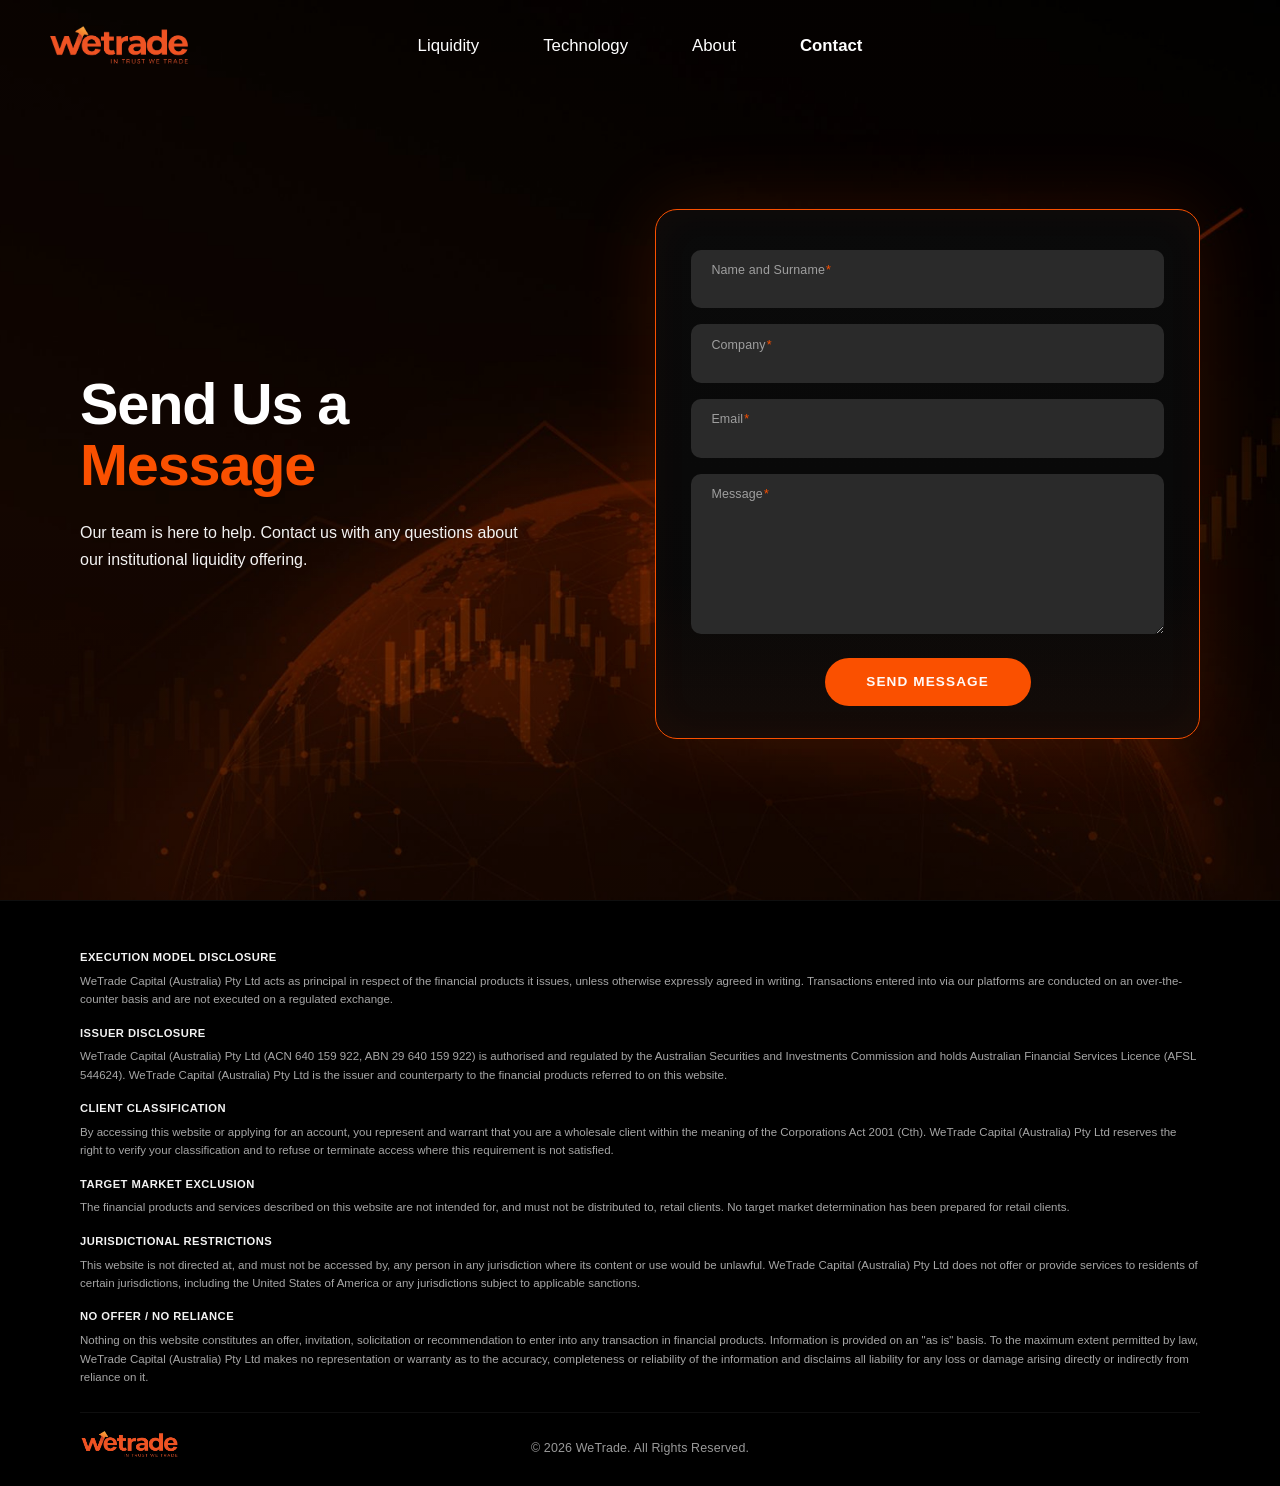
==== commit 02a246bf: "Update about.html" ====
--- a/about.html
+++ b/about.html
@@ -8,84 +8,520 @@
 <meta http-equiv="X-Content-Type-Options" content="nosniff">
 <meta http-equiv="Permissions-Policy" content="camera=(), microphone=(), geolocation=(), payment=(), usb=()">
 
-<title>About | WeTrade Capital (Australia)</title>
-<meta name="description" content="WeTrade Capital (Australia) Pty Ltd offers liquidity and execution services exclusively to wholesale clients.">
+<title>Contact | WeTrade Capital (Australia)</title>
+<meta name="description" content="Contact WeTrade Capital (Australia) for institutional liquidity enquiries.">
 <meta name="robots" content="noindex,nofollow">
-<link rel="icon" type="image/png" href="assets/favicon.png">
+<link rel="icon" type="image/png" href="[data-uri]">
 <link rel="preconnect" href="https://fonts.googleapis.com">
 <link rel="preconnect" href="https://fonts.gstatic.com" crossorigin>
 <link href="https://fonts.googleapis.com/css2?family=Montserrat:wght@400;500;600;700;800;900&display=swap" rel="stylesheet">
-<link rel="stylesheet" href="styles.css">
+<style>
+/* WeTrade Capital Australia — wireframe match v3 */
+*,*::before,*::after{box-sizing:border-box;margin:0;padding:0}
+:root{
+  --orange:#FA5000;
+  --black:#000;
+  --d1:#050505;
+  --d2:#0A0A0A;
+  --d3:#111;
+  --border:rgba(255,255,255,0.06);
+  --border-o:rgba(250,80,0,0.35);
+  --muted:rgba(255,255,255,0.55);
+  --muted2:rgba(255,255,255,0.95);
+  --white:#fff;
+}
+html{scroll-behavior:smooth}
+body{background:var(--black);color:var(--white);font-family:'Montserrat','Inter','Montserrat',sans-serif;overflow-x:hidden;line-height:1.5;-webkit-font-smoothing:antialiased;font-weight:400}
+a{color:inherit;text-decoration:none}
+button{font-family:inherit;cursor:pointer;border:none;background:none;color:inherit;padding:0}
+img{max-width:100%;display:block}
+
+/* NAV - 3-column grid: logo left, links centered, toggle right (toggle hidden on desktop) */
+nav{display:grid;grid-template-columns:1fr auto 1fr;align-items:center;padding:1.4rem 3rem;background:transparent;position:absolute;top:0;left:0;right:0;z-index:100}
+.nav-logo{display:inline-block;line-height:0;justify-self:start}
+.nav-logo img{height:46px;width:auto;display:block}
+.nav-links{display:flex;gap:4rem;align-items:center;justify-content:center;justify-self:center}
+.nav-links a{font-size:1.05rem;font-weight:500;color:var(--white);transition:color 0.2s}
+.nav-links a:hover{color:var(--orange)}
+.nav-links a.active{color:var(--white);font-weight:700}
+.mobile-toggle{display:none;justify-self:end;background:transparent;border:none;cursor:pointer;padding:0;width:44px;height:44px;position:relative;z-index:101;transition:transform 0.4s cubic-bezier(0.68,-0.55,0.265,1.55)}
+.mobile-toggle:hover{transform:scale(1.08)}
+.mobile-toggle.open{transform:rotate(180deg)}
+.mobile-toggle span{position:absolute;display:block;left:10px;width:24px;height:2.5px;background:var(--white);transition:top 0.3s cubic-bezier(0.77,0,0.175,1),transform 0.3s 0.15s cubic-bezier(0.77,0,0.175,1),opacity 0.2s,background 0.3s;border-radius:2px;transform-origin:center}
+.mobile-toggle span:nth-child(1){top:14px}
+.mobile-toggle span:nth-child(2){top:21px}
+.mobile-toggle span:nth-child(3){top:28px}
+.mobile-toggle.open span{transition:top 0.3s cubic-bezier(0.77,0,0.175,1),transform 0.3s 0.15s cubic-bezier(0.77,0,0.175,1),opacity 0.2s,background 0.3s}
+.mobile-toggle.open span:nth-child(1){top:21px;transform:rotate(45deg)}
+.mobile-toggle.open span:nth-child(2){opacity:0;transform:scaleX(0)}
+.mobile-toggle.open span:nth-child(3){top:21px;transform:rotate(-45deg)}
+
+/* HERO HOME */
+.hero-home{position:relative;min-height:780px;display:flex;align-items:center;background:var(--black);overflow:hidden;padding:10rem 5rem 6rem}
+.hero-home::before{content:'';position:absolute;inset:0;background-image:url('[data-uri]');background-size:cover;background-position:right center;z-index:0}
+.hero-home::after{content:'';position:absolute;inset:0;background:linear-gradient(90deg,rgba(0,0,0,0.75) 0%,rgba(0,0,0,0.3) 30%,rgba(0,0,0,0.05) 55%,transparent 75%);z-index:1}
+.hero-home-inner{position:relative;z-index:2;max-width:1280px;margin:0 auto;width:100%}
+.hero-home-content{max-width:540px}
+.hero-home h1{font-family:'Montserrat',sans-serif;font-weight:800;font-size:clamp(2.6rem,4.5vw,4rem);letter-spacing:-0.02em;line-height:1.05;color:var(--white);margin-bottom:1.2rem}
+.hero-home h1 .acc{color:var(--orange);display:block}
+.hero-home p{font-size:0.95rem;color:var(--muted2);line-height:1.6;margin-bottom:2rem;max-width:440px}
+
+/* HERO STATS - small inline icons */
+.hero-stats{display:flex;gap:2rem;margin-bottom:2.2rem;align-items:center;flex-wrap:wrap}
+.hero-stat{display:flex;align-items:center;gap:0.7rem}
+.hero-stat-icon{width:44px;height:44px;flex-shrink:0;display:flex;align-items:center;justify-content:center}
+.hero-stat-icon img{width:100%;height:100%;object-fit:contain}
+.hero-stat-text{font-size:0.82rem;font-weight:700;color:var(--white);line-height:1.2}
+
+/* PILL BUTTONS */
+.btn-pill{display:inline-flex;align-items:center;justify-content:center;background:var(--orange);color:#fff;padding:0.85rem 2.2rem;border-radius:50px;font-size:0.92rem;font-weight:700;cursor:pointer;border:none;transition:all 0.2s}
+.btn-pill:hover{background:#FF6020;transform:translateY(-2px);box-shadow:0 8px 24px rgba(250,80,0,0.35)}
+
+/* WHAT WE DO */
+.wwd{position:relative;padding:6rem 5rem;overflow:hidden;background:var(--black)}
+.wwd::before{content:'';position:absolute;inset:0;background-image:url('[data-uri]');background-size:cover;background-position:right center;z-index:0}
+.wwd::after{content:'';position:absolute;inset:0;background:linear-gradient(90deg,rgba(0,0,0,0.45) 0%,rgba(0,0,0,0.05) 45%,transparent 100%);z-index:1}
+.wwd-inner{position:relative;z-index:2;max-width:1280px;margin:0 auto}
+.wwd h2{font-family:'Montserrat',sans-serif;font-weight:800;font-size:clamp(2.2rem,3.5vw,3.2rem);letter-spacing:-0.015em;line-height:1.1;margin-bottom:1.2rem;color:var(--white)}
+.wwd h2 .acc{color:var(--orange)}
+.wwd-sub{font-size:0.95rem;color:var(--muted2);line-height:1.6;max-width:480px;margin-bottom:2.2rem}
+.fx-pill{display:inline-flex;align-items:center;padding:0.75rem 2rem;background:var(--d2);border:2px solid var(--orange);border-radius:50px;font-family:'Montserrat',sans-serif;font-weight:800;font-size:1.05rem;color:var(--white);margin-bottom:1.6rem}
+.wwd-points{list-style:none}
+.wwd-points li{font-size:0.95rem;color:var(--white);line-height:1.7;padding:0.1rem 0}
+
+/* LIQUIDITY */
+.liq-section{position:relative;padding:6rem 5rem 5rem;background:var(--black);overflow:hidden}
+.liq-section::before{content:'';position:absolute;inset:0;background-image:url('[data-uri]');background-size:cover;background-position:center;z-index:0;opacity:0.85}
+.liq-section::after{content:'';position:absolute;inset:0;background:linear-gradient(180deg,rgba(0,0,0,0.25),rgba(0,0,0,0.3));z-index:1}
+.liq-section-inner{position:relative;z-index:2;max-width:1200px;margin:0 auto}
+.sec-head{text-align:center;margin-bottom:3.5rem}
+.sec-head h2{font-family:'Montserrat',sans-serif;font-weight:800;font-size:clamp(2.2rem,4vw,3.4rem);letter-spacing:-0.015em;line-height:1.05}
+.sec-head h2 .acc{color:var(--orange)}
+.sec-head .section-sub{font-size:0.95rem;color:var(--muted2);max-width:780px;margin:1.2rem auto 0;line-height:1.6}
+
+.cards-3{display:grid;grid-template-columns:repeat(3,1fr);gap:1.6rem}
+.card{position:relative;background:linear-gradient(160deg,#0e0e0e 0%,#0a0a0a 55%,#280e02 100%);border:1px solid rgba(250,80,0,0.22);border-radius:24px;padding:2.5rem 1.8rem 2.2rem;text-align:center;transition:all 0.25s;display:flex;flex-direction:column;align-items:center;overflow:hidden}
+.card::before{content:'';position:absolute;bottom:0;right:0;width:70%;height:70%;background:radial-gradient(ellipse at bottom right,rgba(250,80,0,0.3) 0%,transparent 65%);pointer-events:none}
+.card:hover{transform:translateY(-4px);box-shadow:0 16px 40px rgba(250,80,0,0.2)}
+.card-icon{margin-bottom:1.6rem;height:110px;display:flex;align-items:center;justify-content:center;position:relative;z-index:2}
+.card-icon img{max-height:108px;max-width:140px;width:auto;height:auto}
+.card h3{font-family:'Montserrat',sans-serif;font-weight:700;font-size:1.4rem;letter-spacing:-0.005em;line-height:1.1;margin-bottom:0.9rem;position:relative;z-index:2}
+.card h3 .acc{color:var(--orange);display:block;font-weight:800}
+.card h3 .white{color:var(--white);display:block;font-weight:700}
+.card p{font-size:0.84rem;color:var(--muted2);line-height:1.55;position:relative;z-index:2;max-width:260px}
+
+.section-cta{display:flex;justify-content:center;margin-top:3rem}
+
+/* DIVIDER */
+.divider{display:flex;justify-content:center;padding:1rem 0;background:var(--black);position:relative;z-index:5}
+.divider-line{width:75%;max-width:900px;height:1.5px;background:linear-gradient(90deg,transparent 5%,var(--orange) 30%,var(--orange) 70%,transparent 95%)}
+
+/* TECHNOLOGY - icon LEFT of title (horizontal), text below */
+.tech-section{position:relative;padding:5rem 5rem 6rem;background:var(--black);overflow:hidden}
+.tech-section::before{content:'';position:absolute;inset:0;background-image:url('[data-uri]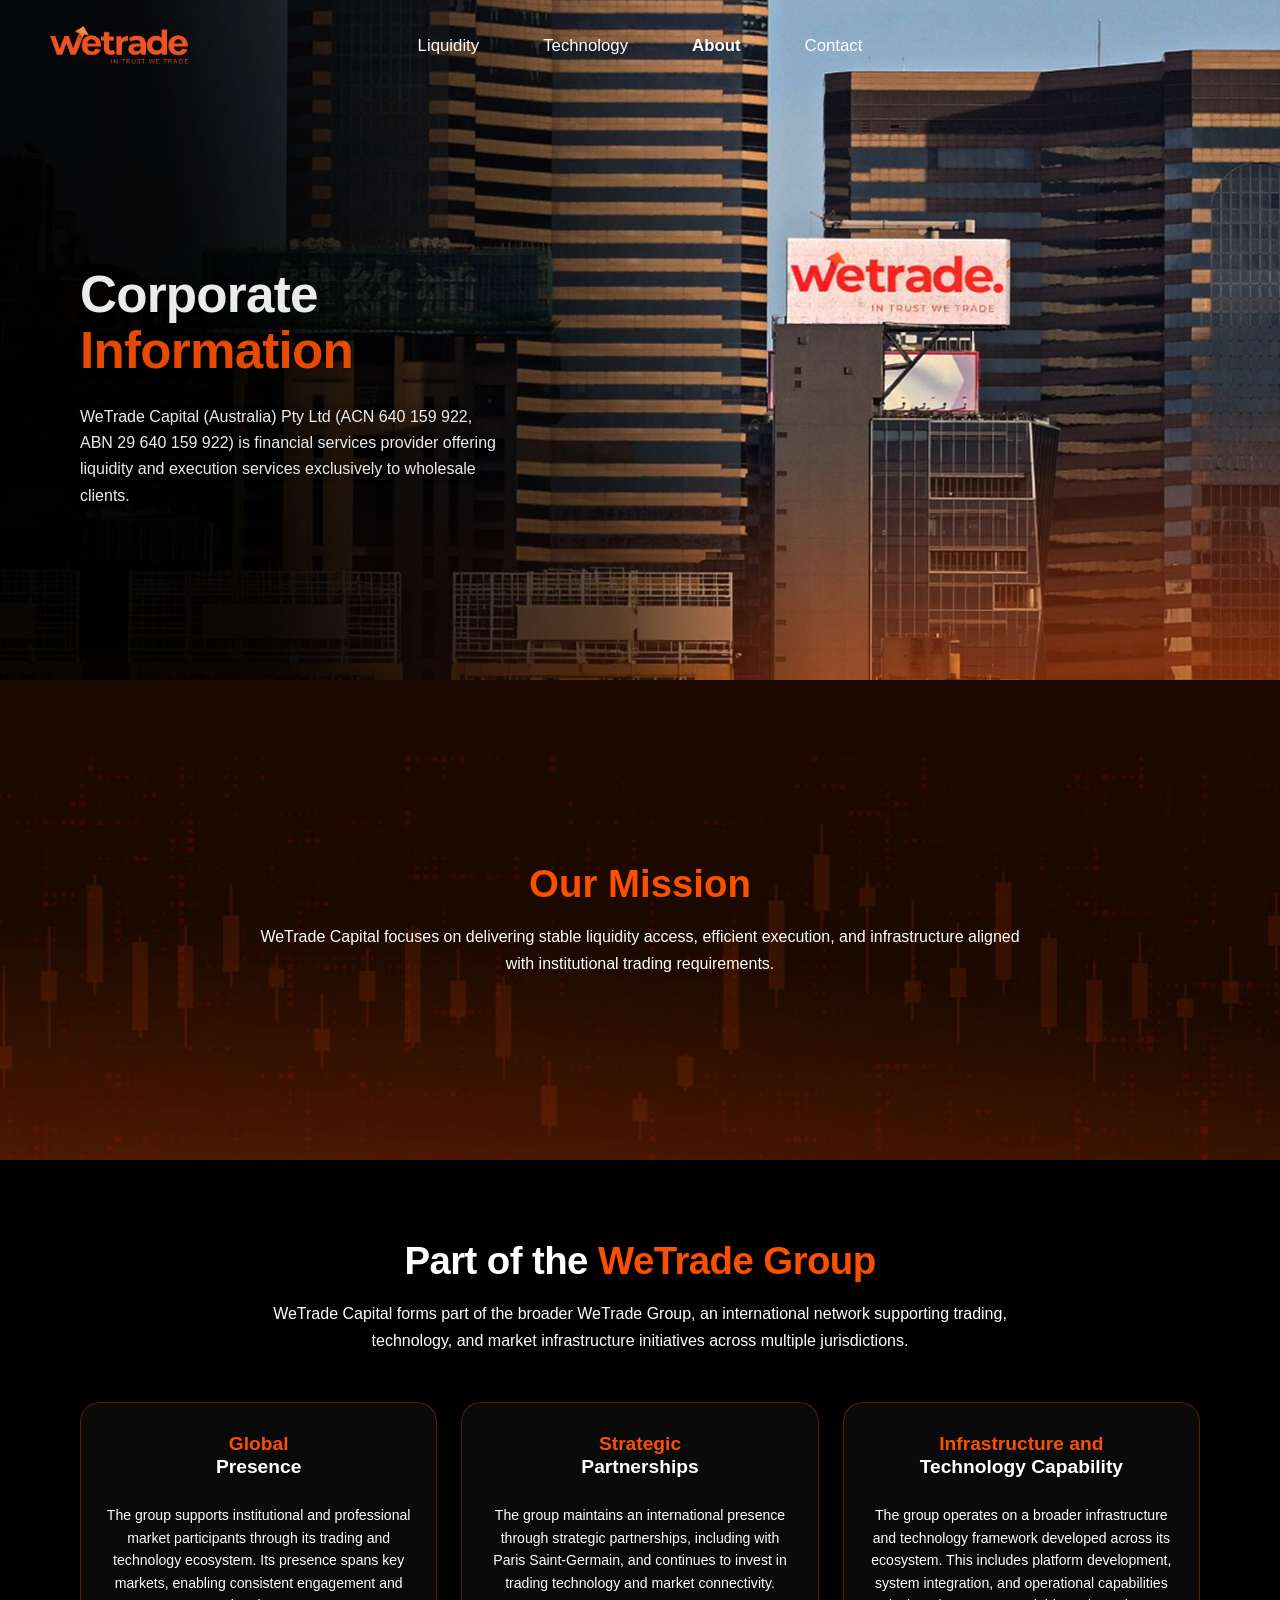
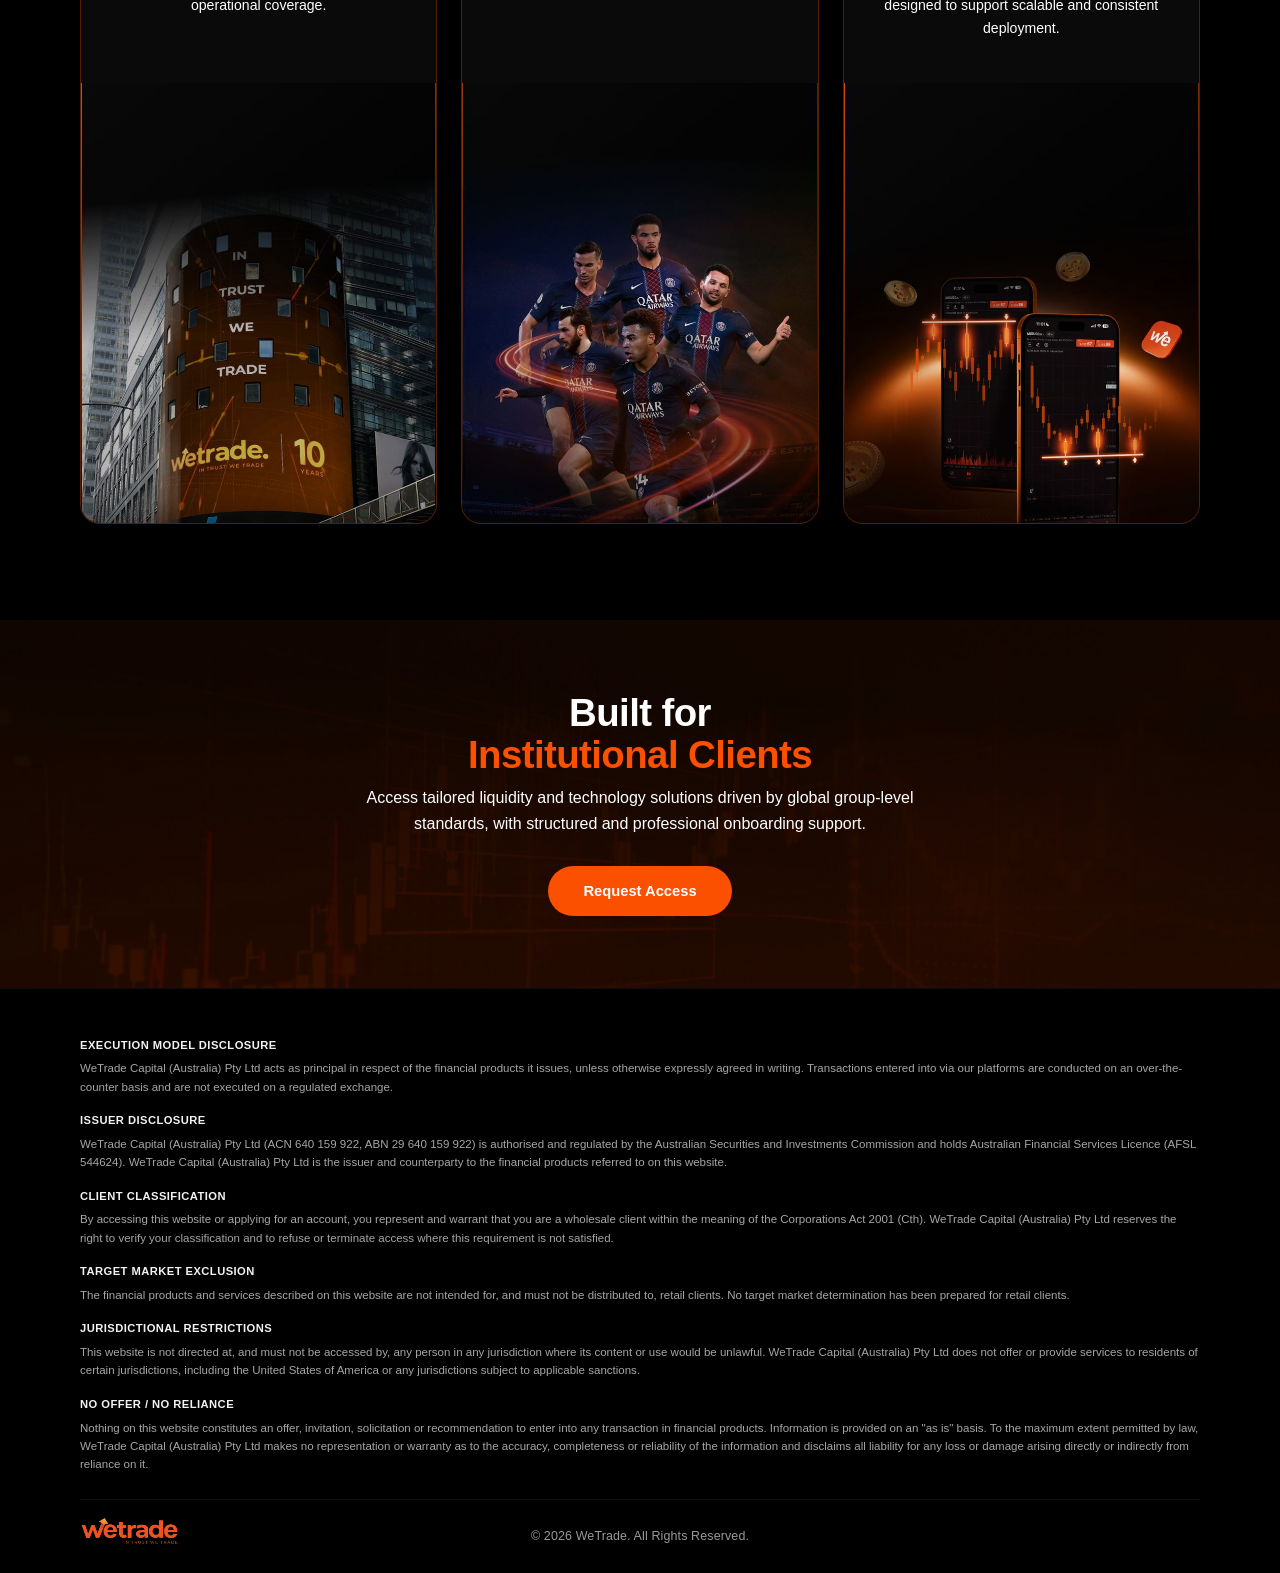
==== commit 44e629c0: "Update about.html" ====
--- a/about.html
+++ b/about.html
@@ -8,8 +8,8 @@
 <meta http-equiv="X-Content-Type-Options" content="nosniff">
 <meta http-equiv="Permissions-Policy" content="camera=(), microphone=(), geolocation=(), payment=(), usb=()">
 
-<title>Contact | WeTrade Capital (Australia)</title>
-<meta name="description" content="Contact WeTrade Capital (Australia) for institutional liquidity enquiries.">
+<title>About | WeTrade Capital (Australia)</title>
+<meta name="description" content="WeTrade Capital (Australia) Pty Ltd offers liquidity and execution services exclusively to wholesale clients.">
 <meta name="robots" content="noindex,nofollow">
 <link rel="icon" type="image/png" href="[data-uri]">
 <link rel="preconnect" href="https://fonts.googleapis.com">
@@ -211,12 +211,12 @@
 .group-grid{display:grid;grid-template-columns:repeat(3,1fr);gap:1.5rem}
 .group-card{position:relative;background:#0a0a0a;border:1px solid rgba(250,80,0,0.3);border-radius:20px;overflow:hidden;display:flex;flex-direction:column;min-height:720px;transition:all 0.25s}
 .group-card:hover{border-color:rgba(250,80,0,0.55);transform:translateY(-5px)}
-.group-card-text{padding:1.8rem 1.6rem 1rem;text-align:center}
+.group-card-text{padding:1.8rem 1.6rem 1.4rem;text-align:center;height:280px;display:flex;flex-direction:column;justify-content:flex-start}
 .group-card-text h3{font-family:'Montserrat',sans-serif;font-weight:700;font-size:1.2rem;line-height:1.2;margin-bottom:0.9rem;min-height:3em}
 .group-card-text h3 .acc{color:var(--orange);display:block;font-weight:800}
 .group-card-text h3 .white{color:var(--white);display:block;font-weight:700}
 .group-card-text p{font-size:0.88rem;color:var(--white);line-height:1.6;font-weight:400}
-.group-card-img{flex:1;background-size:cover;background-position:center;margin-top:1rem;min-height:440px}
+.group-card-img{flex:1;background-size:cover;background-position:center;min-height:440px}
 
 .built-for{position:relative;padding:4.5rem 5rem;background:var(--black);overflow:hidden;text-align:center}
 .built-for::before{content:'';position:absolute;inset:0;background-image:url('[data-uri]');background-size:cover;background-position:center;z-index:0}
@@ -349,13 +349,13 @@
   /* SECTION PADDING */
   .hero-home,.wwd,.liq-section,.tech-section,.why,.support,.access-banner,.about-hero,.mission,.group,.built-for,.liq-hero,.provision,.specs,.contact-page,footer{padding-left:1.2rem;padding-right:1.2rem}
   
-  /* HEROES — show image on TOP of content for mobile (portrait orientation) */
+  /* HEROES — anchor to BOTTOM so the subject (coins/globe/etc) shows; crops the top */
   .hero-home,.liq-hero{padding-top:6rem;padding-bottom:3rem;min-height:auto}
-  .hero-home::before{background-position:center top;background-size:cover}
-  .liq-hero::before{background-position:center top;background-size:cover}
+  .hero-home::before{background-position:center bottom;background-size:cover}
+  .liq-hero::before{background-position:center bottom;background-size:cover}
   .hero-home::after{background:linear-gradient(180deg,rgba(0,0,0,0.2) 0%,rgba(0,0,0,0.5) 50%,rgba(0,0,0,0.85) 100%)}
   .about-hero{padding-top:5rem;padding-bottom:3rem;min-height:480px}
-  .about-hero::before{background-position:center}
+  .about-hero::before{background-position:center bottom}
   .about-hero::after{background:linear-gradient(180deg,rgba(0,0,0,0.1) 0%,rgba(0,0,0,0.5) 60%,rgba(0,0,0,0.85) 100%)}
   .liq-hero::after{background:linear-gradient(180deg,rgba(0,0,0,0.2) 0%,rgba(0,0,0,0.5) 50%,rgba(0,0,0,0.85) 100%)}
   .hero-home h1,.about-hero h1,.liq-hero h1{font-size:2.2rem;line-height:1.1}
@@ -482,46 +482,68 @@
   <div class="nav-links">
     <a href="liquidity.html">Liquidity</a>
     <a href="index.html#technology">Technology</a>
-    <a href="about.html">About</a>
-    <a href="contact.html" class="active">Contact</a>
+    <a href="about.html" class="active">About</a>
+    <a href="contact.html">Contact</a>
   </div>
   <button class="mobile-toggle" aria-label="Menu"><span></span><span></span><span></span></button>
 </nav>
 
-<!-- CONTACT PAGE -->
-<section class="contact-page">
-  <div class="contact-page-bg"></div>
-  <div class="contact-page-inner">
-    <div class="contact-page-left">
-      <h1>Send Us a<br><span class="acc">Message</span></h1>
-      <p>Our team is here to help. Contact us with any questions about our institutional liquidity offering.</p>
+<section class="about-hero">
+  <div class="about-hero-inner">
+    <div class="about-hero-content">
+      <h1>Corporate<br><span class="acc">Information</span></h1>
+      <p>WeTrade Capital (Australia) Pty Ltd (ACN 640 159 922, ABN 29 640 159 922) is financial services provider offering liquidity and execution services exclusively to wholesale clients.</p>
     </div>
-    <form class="contact-card" id="contactForm" novalidate>
-      <div class="cf-field">
-        <label class="cf-label">Name and Surname<span class="cf-req">*</span></label>
-        <input class="cf-input" type="text" name="name" required autocomplete="name">
-      </div>
-      <div class="cf-field">
-        <label class="cf-label">Company<span class="cf-req">*</span></label>
-        <input class="cf-input" type="text" name="company" required autocomplete="organization">
-      </div>
-      <div class="cf-field">
-        <label class="cf-label">Email<span class="cf-req">*</span></label>
-        <input class="cf-input" type="email" name="email" required autocomplete="email">
-      </div>
-      <div class="cf-field">
-        <label class="cf-label">Message<span class="cf-req">*</span></label>
-        <textarea class="cf-textarea" name="message" required rows="5"></textarea>
-      </div>
-      <div class="cf-actions">
-        <button type="submit" class="cf-submit">SEND MESSAGE</button>
-      </div>
-      <div class="cf-status" id="cfStatus"></div>
-    </form>
   </div>
 </section>
 
-<!-- FOOTER -->
+<section class="mission">
+  <div class="mission-inner">
+    <h2>Our Mission</h2>
+    <p>WeTrade Capital focuses on delivering stable liquidity access, efficient execution, and infrastructure aligned with institutional trading requirements.</p>
+  </div>
+</section>
+
+<section class="group">
+  <div class="group-inner">
+    <div class="group-head">
+      <h2><span class="first">Part of the </span><span class="acc">WeTrade Group</span></h2>
+      <p>WeTrade Capital forms part of the broader WeTrade Group, an international network supporting trading, technology, and market infrastructure initiatives across multiple jurisdictions.</p>
+    </div>
+    <div class="group-grid">
+      <div class="group-card">
+        <div class="group-card-text">
+          <h3><span class="acc">Global</span><span class="white">Presence</span></h3>
+          <p>The group supports institutional and professional market participants through its trading and technology ecosystem. Its presence spans key markets, enabling consistent engagement and operational coverage.</p>
+        </div>
+        <div class="group-card-img" style="background-image:url('[data-uri]')"></div>
+      </div>
+      <div class="group-card">
+        <div class="group-card-text">
+          <h3><span class="acc">Strategic</span><span class="white">Partnerships</span></h3>
+          <p>The group maintains an international presence through strategic partnerships, including with Paris Saint-Germain, and continues to invest in trading technology and market connectivity.</p>
+        </div>
+        <div class="group-card-img" style="background-image:url('[data-uri]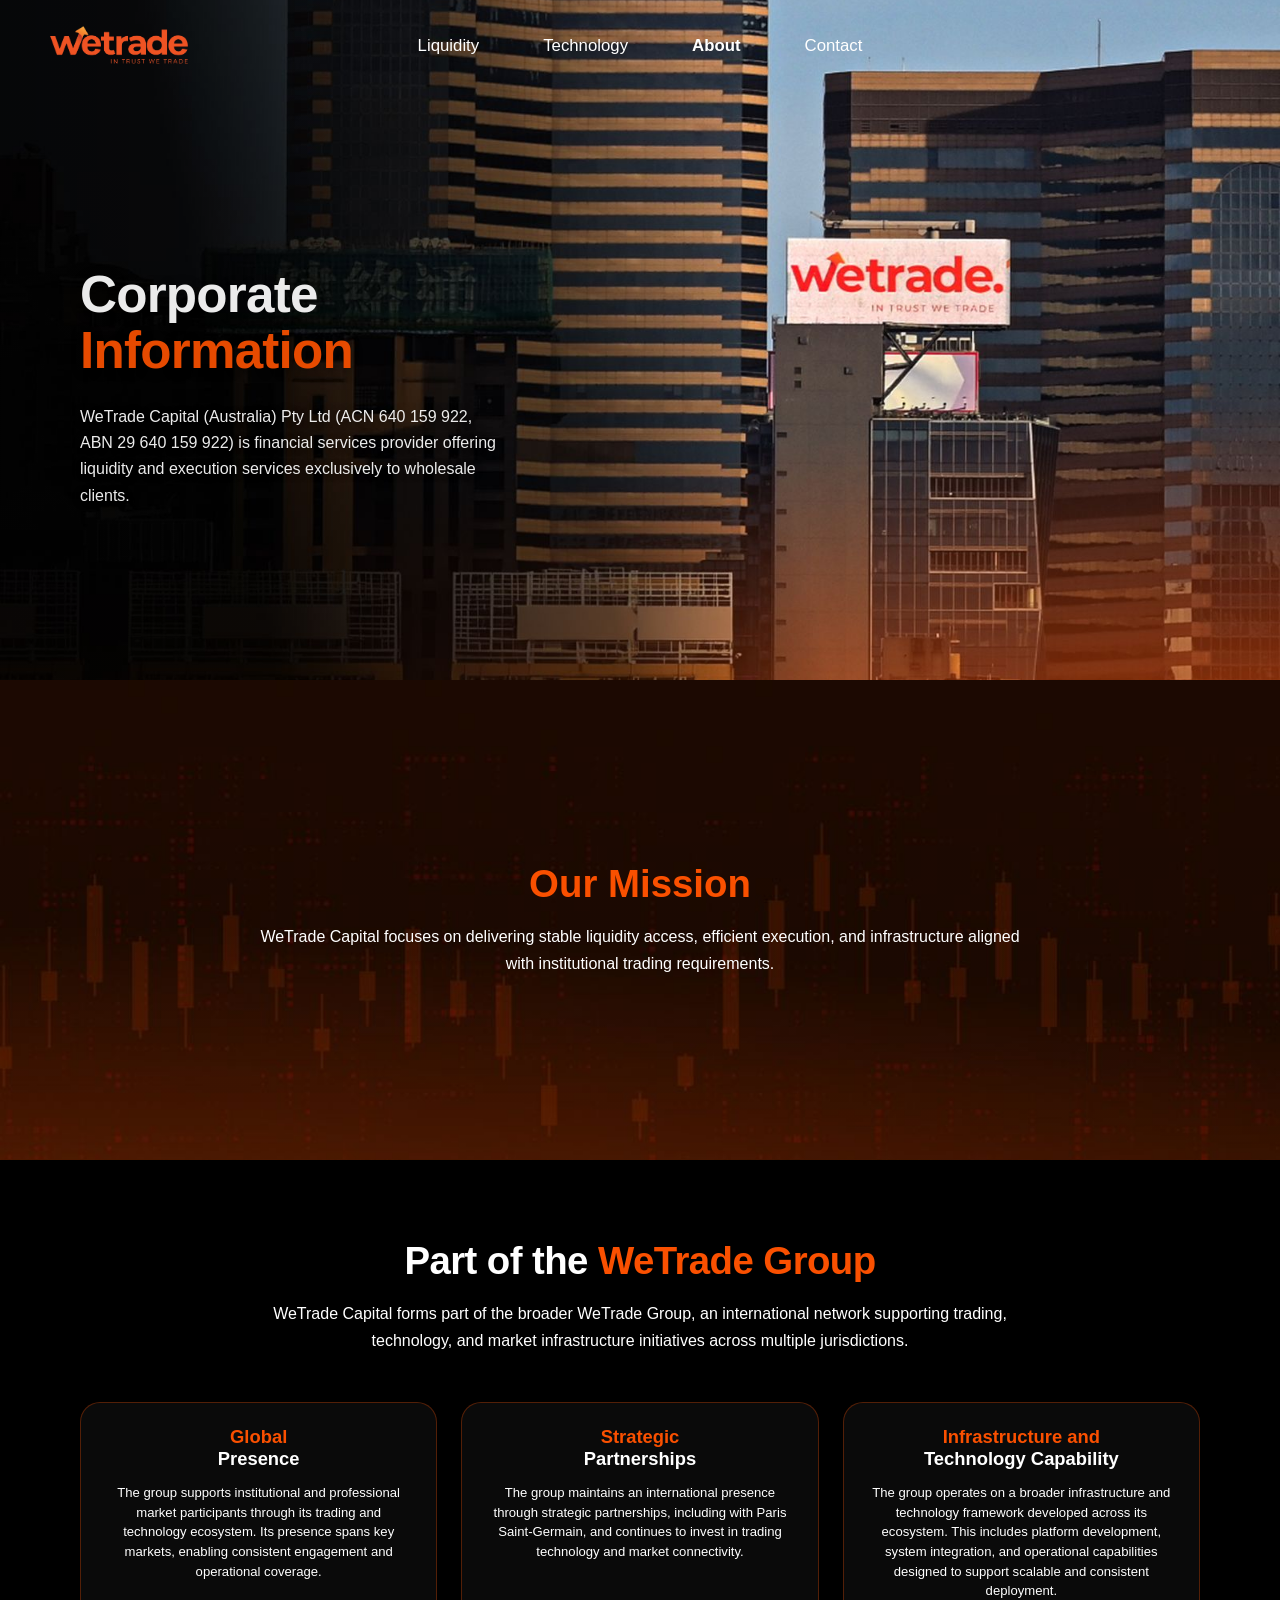
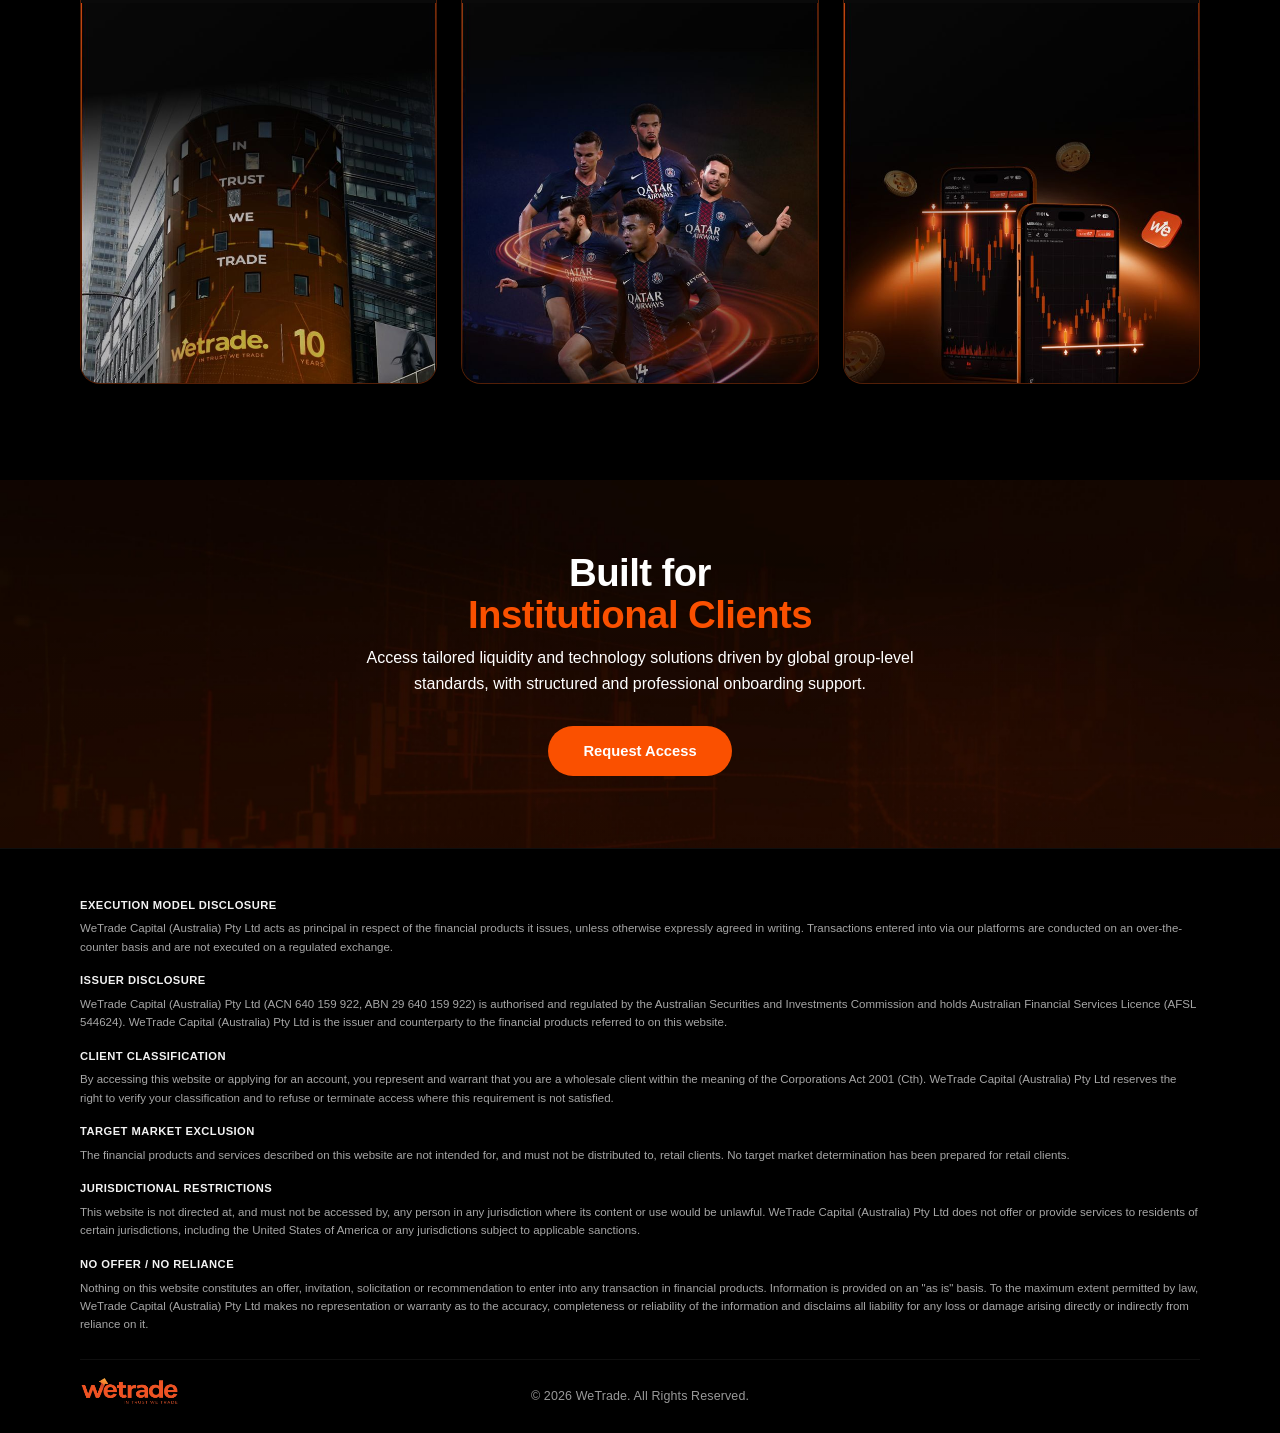
==== commit 9a1bfa25: "Update about.html" ====
--- a/about.html
+++ b/about.html
@@ -11,7 +11,7 @@
 <title>About | WeTrade Capital (Australia)</title>
 <meta name="description" content="WeTrade Capital (Australia) Pty Ltd offers liquidity and execution services exclusively to wholesale clients.">
 <meta name="robots" content="noindex,nofollow">
-<link rel="icon" type="image/png" href="[data-uri]">
+<link rel="icon" type="image/png" href="/assets/favicon.png">
 <link rel="preconnect" href="https://fonts.googleapis.com">
 <link rel="preconnect" href="https://fonts.gstatic.com" crossorigin>
 <link href="https://fonts.googleapis.com/css2?family=Montserrat:wght@400;500;600;700;800;900&display=swap" rel="stylesheet">
@@ -208,15 +208,15 @@
 .group-head h2 .first{color:var(--white)}
 .group-head h2 .acc{color:var(--orange)}
 .group-head p{font-size:1rem;color:var(--white);line-height:1.65;max-width:760px;margin:0 auto}
-.group-grid{display:grid;grid-template-columns:repeat(3,1fr);gap:1.5rem}
-.group-card{position:relative;background:#0a0a0a;border:1px solid rgba(250,80,0,0.3);border-radius:20px;overflow:hidden;display:flex;flex-direction:column;min-height:720px;transition:all 0.25s}
+.group-grid{display:grid;grid-template-columns:repeat(3,1fr);gap:1.5rem;align-items:stretch}
+.group-card{position:relative;background:#0a0a0a;border:1px solid rgba(250,80,0,0.3);border-radius:20px;overflow:hidden;display:flex;flex-direction:column;transition:all 0.25s}
 .group-card:hover{border-color:rgba(250,80,0,0.55);transform:translateY(-5px)}
-.group-card-text{padding:1.8rem 1.6rem 1.4rem;text-align:center;height:280px;display:flex;flex-direction:column;justify-content:flex-start}
-.group-card-text h3{font-family:'Montserrat',sans-serif;font-weight:700;font-size:1.2rem;line-height:1.2;margin-bottom:0.9rem;min-height:3em}
+.group-card-text{padding:1.4rem 1.4rem 0;text-align:center;height:200px;display:flex;flex-direction:column}
+.group-card-text h3{font-family:'Montserrat',sans-serif;font-weight:700;font-size:1.15rem;line-height:1.2;margin-bottom:0.6rem;min-height:2.6em}
 .group-card-text h3 .acc{color:var(--orange);display:block;font-weight:800}
 .group-card-text h3 .white{color:var(--white);display:block;font-weight:700}
-.group-card-text p{font-size:0.88rem;color:var(--white);line-height:1.6;font-weight:400}
-.group-card-img{flex:1;background-size:cover;background-position:center;min-height:440px}
+.group-card-text p{font-size:0.82rem;color:var(--white);line-height:1.5;font-weight:400;margin:0}
+.group-card-img{background-size:cover;background-position:center;height:380px;margin-top:0}
 
 .built-for{position:relative;padding:4.5rem 5rem;background:var(--black);overflow:hidden;text-align:center}
 .built-for::before{content:'';position:absolute;inset:0;background-image:url('[data-uri]');background-size:cover;background-position:center;z-index:0}
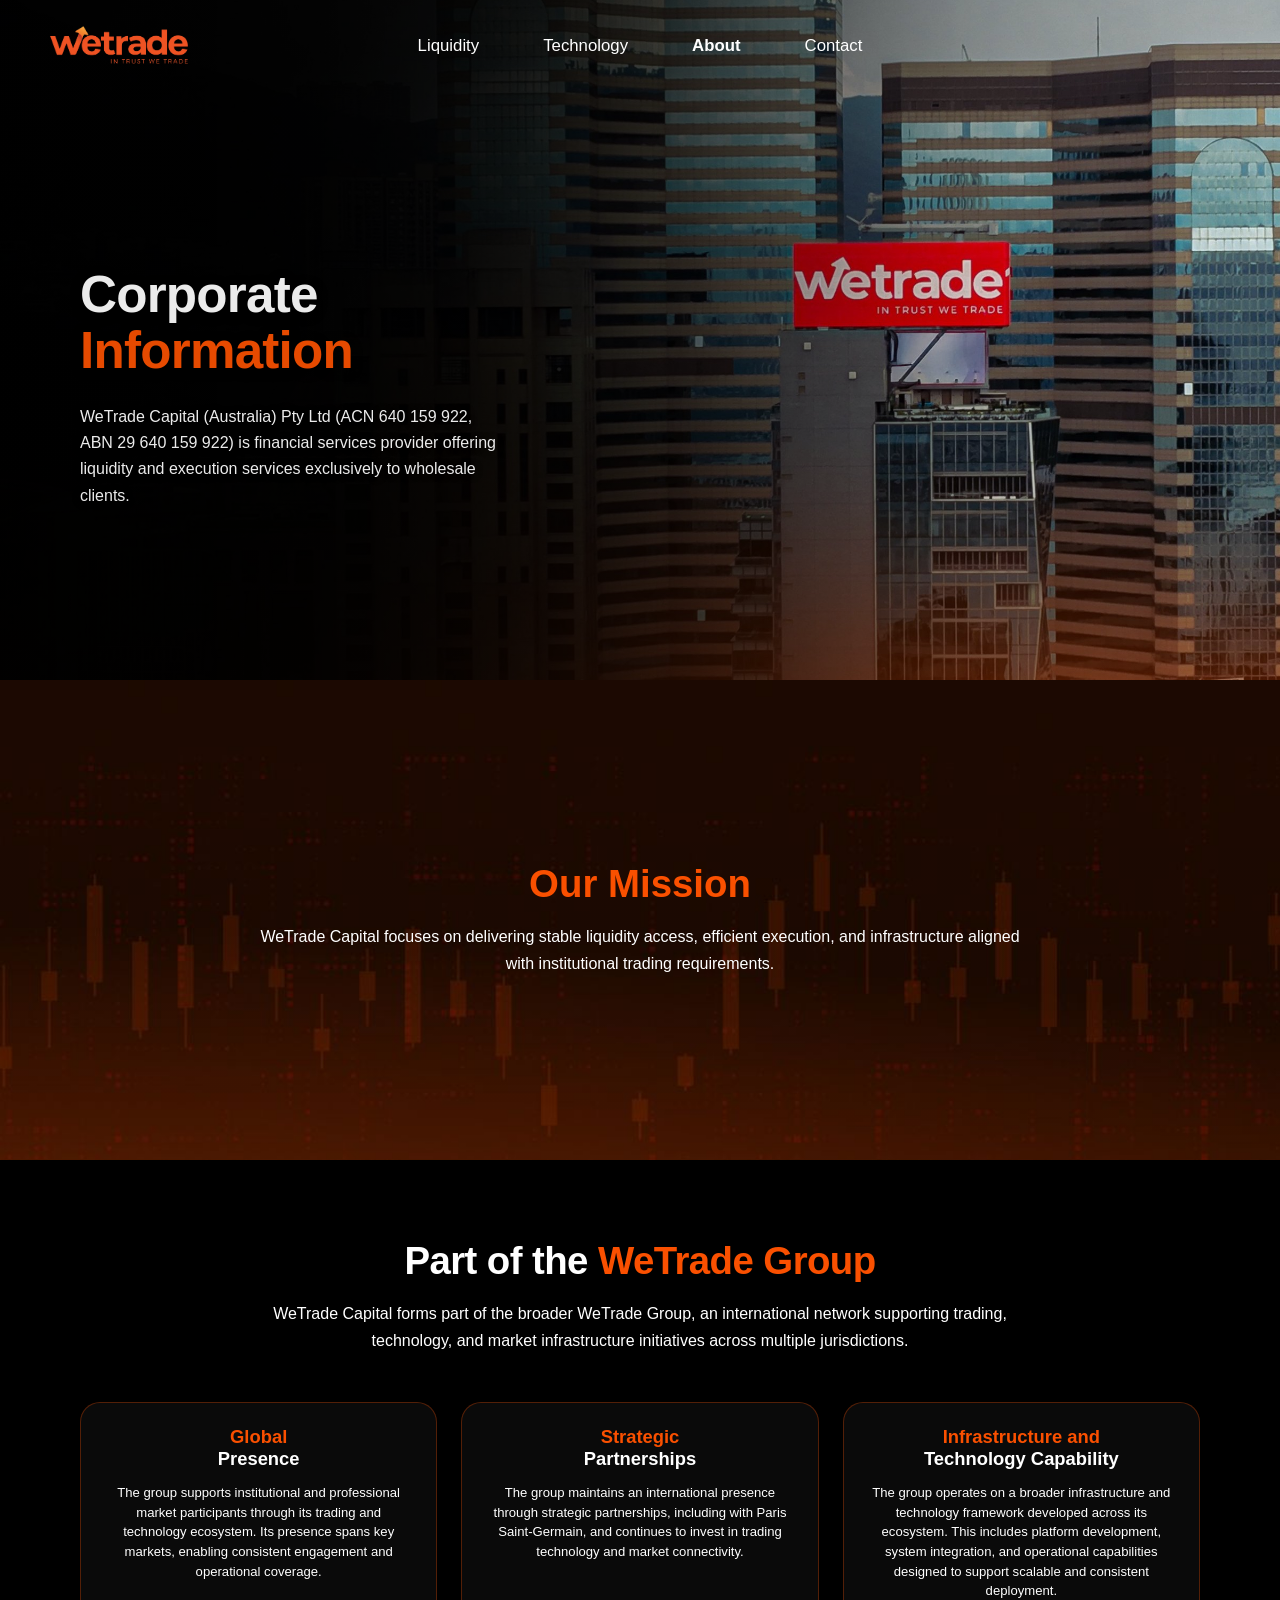
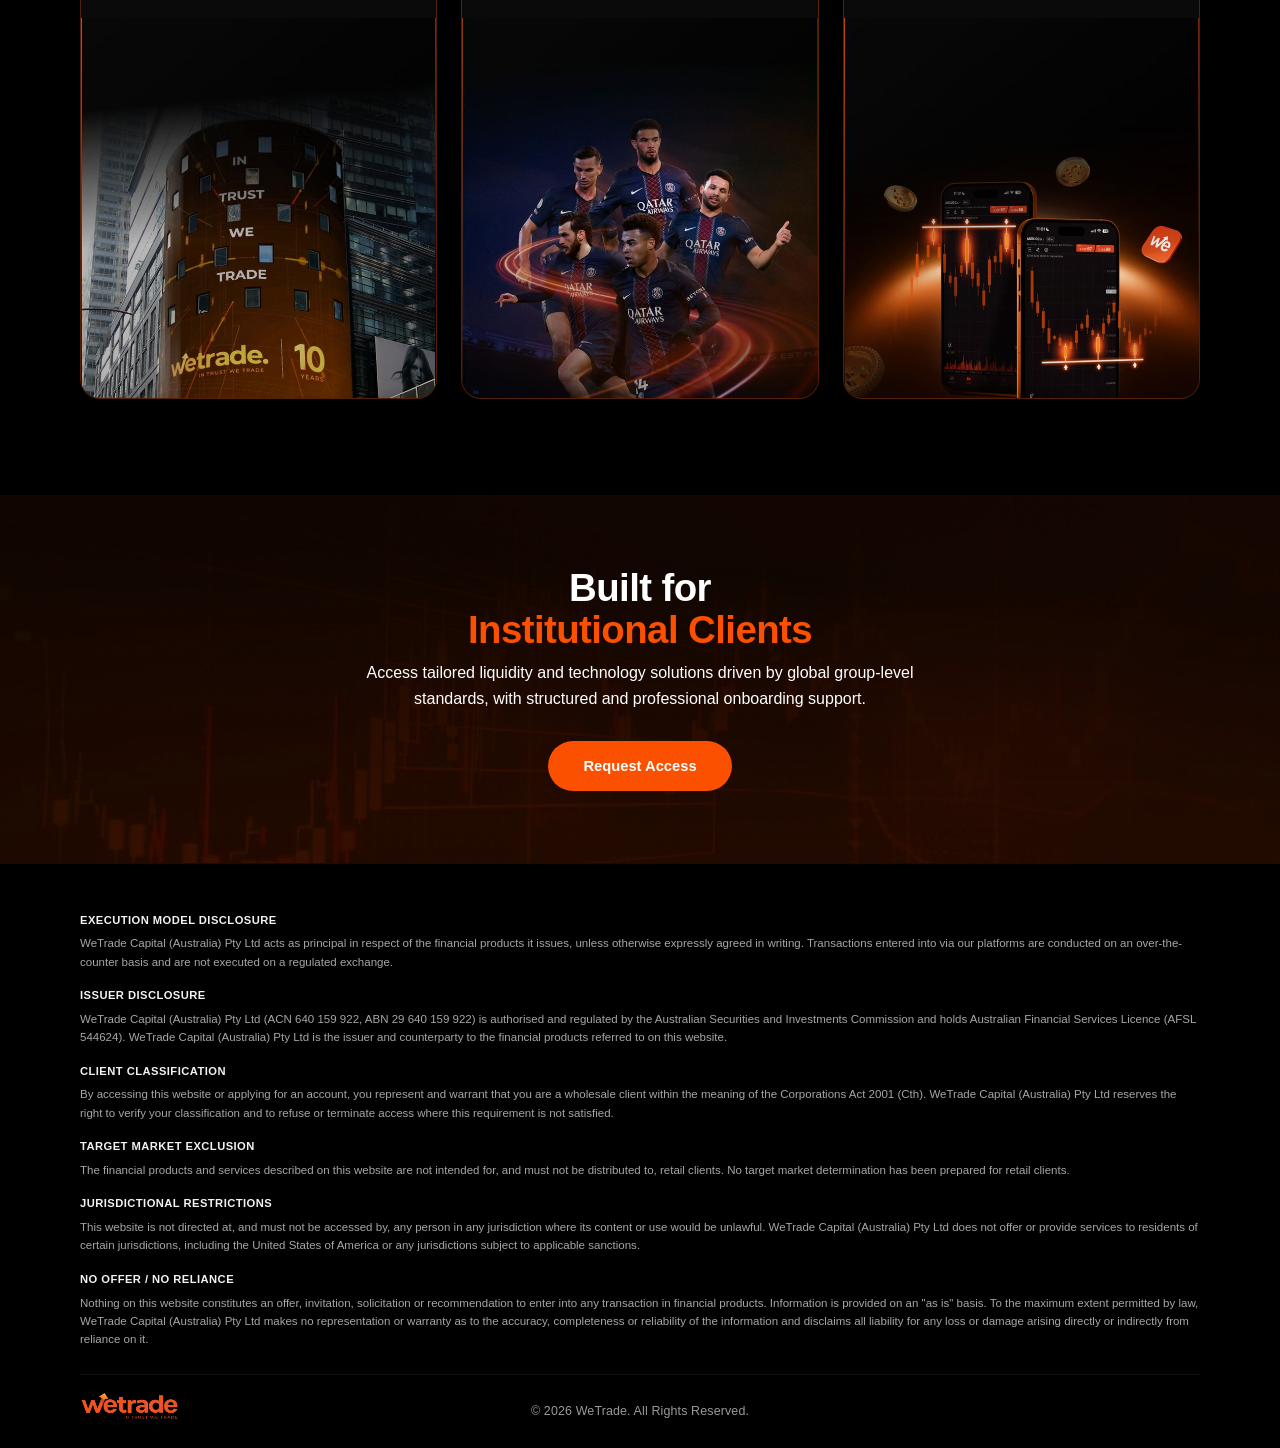
==== commit 7f2c3fd8: "css" ====
--- a/about.html
+++ b/about.html
@@ -37,7 +37,8 @@
 img{max-width:100%;display:block}
 
 /* NAV - 3-column grid: logo left, links centered, toggle right (toggle hidden on desktop) */
-nav{display:grid;grid-template-columns:1fr auto 1fr;align-items:center;padding:1.4rem 3rem;background:transparent;position:absolute;top:0;left:0;right:0;z-index:100}
+nav{display:grid;grid-template-columns:1fr auto 1fr;align-items:center;padding:1.4rem 3rem;background:transparent;position:fixed;top:0;left:0;right:0;z-index:100;transition:background 0.25s,backdrop-filter 0.25s,padding 0.25s}
+nav.scrolled{background:rgba(0,0,0,0.7);backdrop-filter:blur(12px);-webkit-backdrop-filter:blur(12px);padding:0.9rem 3rem;box-shadow:0 1px 0 rgba(250,80,0,0.12)}
 .nav-logo{display:inline-block;line-height:0;justify-self:start}
 .nav-logo img{height:46px;width:auto;display:block}
 .nav-links{display:flex;gap:4rem;align-items:center;justify-content:center;justify-self:center}
@@ -58,7 +59,7 @@
 
 /* HERO HOME */
 .hero-home{position:relative;min-height:780px;display:flex;align-items:center;background:var(--black);overflow:hidden;padding:10rem 5rem 6rem}
-.hero-home::before{content:'';position:absolute;inset:0;background-image:url('[data-uri]');background-size:cover;background-position:right center;z-index:0}
+.hero-home::before{content:'';position:absolute;inset:0;background-image:url('[data-uri]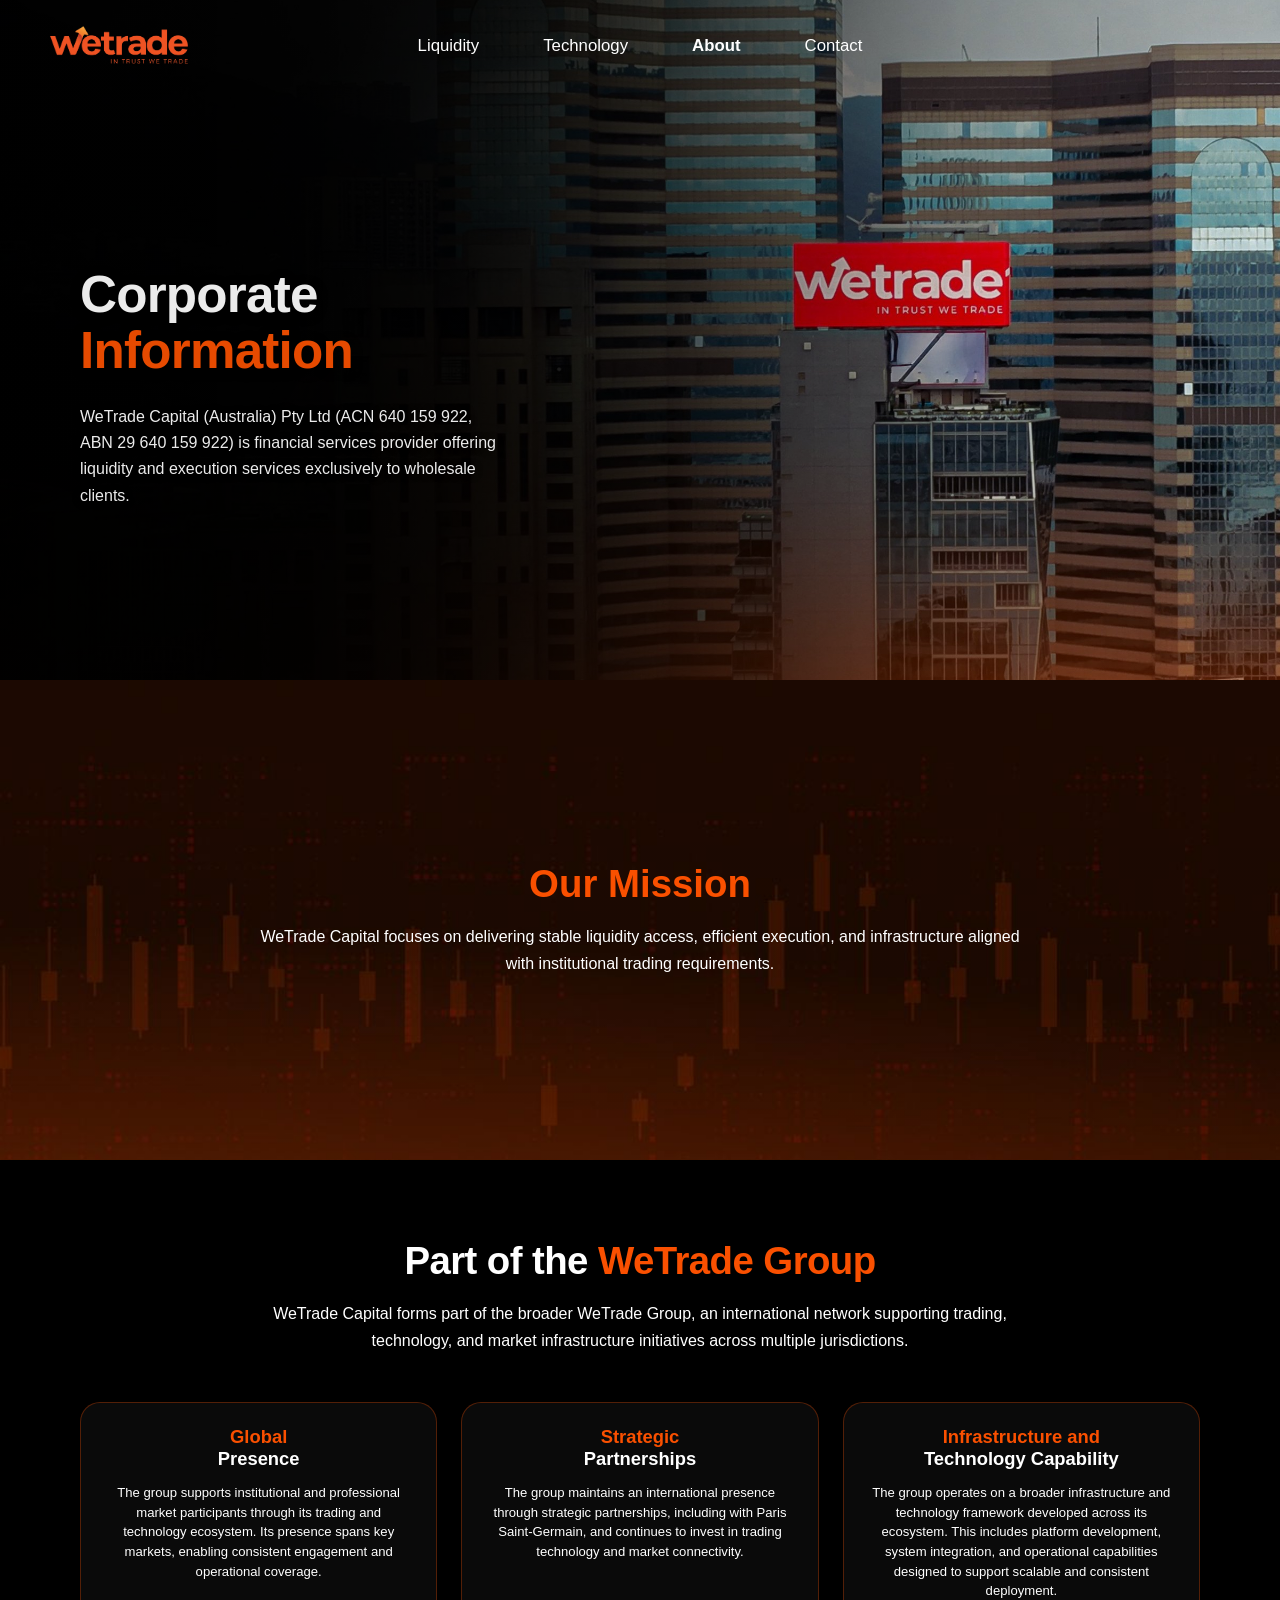
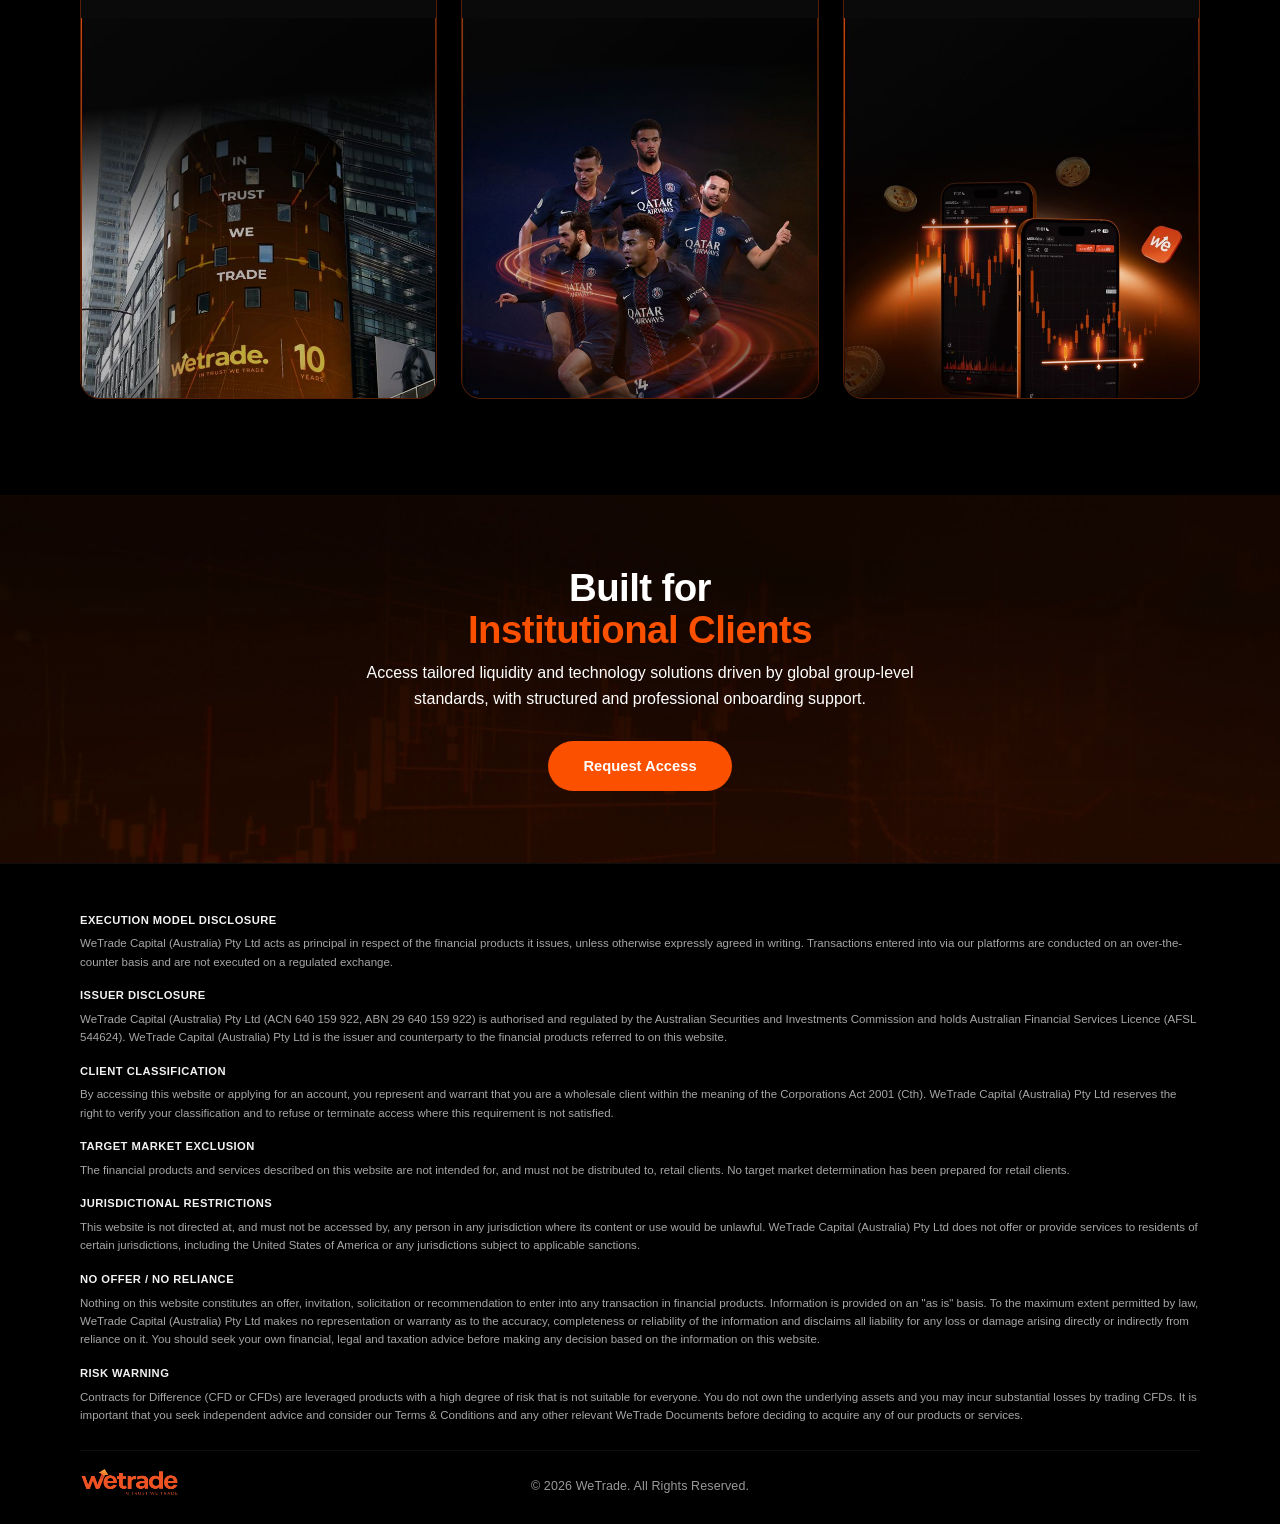
==== commit 927ea48d: "bigchange" ====
--- a/about.html
+++ b/about.html
@@ -567,6 +567,7 @@
   </div>
 </section>
 
+<!-- FOOTER -->
 <footer>
   <div class="foot-legal">
     <div class="foot-legal-block"><strong>Execution Model Disclosure</strong><p>WeTrade Capital (Australia) Pty Ltd acts as principal in respect of the financial products it issues, unless otherwise expressly agreed in writing. Transactions entered into via our platforms are conducted on an over-the-counter basis and are not executed on a regulated exchange.</p></div>
@@ -574,9 +575,9 @@
     <div class="foot-legal-block"><strong>Client Classification</strong><p>By accessing this website or applying for an account, you represent and warrant that you are a wholesale client within the meaning of the Corporations Act 2001 (Cth). WeTrade Capital (Australia) Pty Ltd reserves the right to verify your classification and to refuse or terminate access where this requirement is not satisfied.</p></div>
     <div class="foot-legal-block"><strong>Target Market Exclusion</strong><p>The financial products and services described on this website are not intended for, and must not be distributed to, retail clients. No target market determination has been prepared for retail clients.</p></div>
     <div class="foot-legal-block"><strong>Jurisdictional Restrictions</strong><p>This website is not directed at, and must not be accessed by, any person in any jurisdiction where its content or use would be unlawful. WeTrade Capital (Australia) Pty Ltd does not offer or provide services to residents of certain jurisdictions, including the United States of America or any jurisdictions subject to applicable sanctions.</p></div>
-    <div class="foot-legal-block"><strong>No Offer / No Reliance</strong><p>Nothing on this website constitutes an offer, invitation, solicitation or recommendation to enter into any transaction in financial products. Information is provided on an "as is" basis. To the maximum extent permitted by law, WeTrade Capital (Australia) Pty Ltd makes no representation or warranty as to the accuracy, completeness or reliability of the information and disclaims all liability for any loss or damage arising directly or indirectly from reliance on it.</p></div>
-  </div>
-  <div class="foot-bottom">
+    <div class="foot-legal-block"><strong>No Offer / No Reliance</strong><p>Nothing on this website constitutes an offer, invitation, solicitation or recommendation to enter into any transaction in financial products. Information is provided on an "as is" basis. To the maximum extent permitted by law, WeTrade Capital (Australia) Pty Ltd makes no representation or warranty as to the accuracy, completeness or reliability of the information and disclaims all liability for any loss or damage arising directly or indirectly from reliance on it. You should seek your own financial, legal and taxation advice before making any decision based on the information on this website.</p></div>
+        <div class="foot-legal-block"><strong>Risk Warning</strong><p>Contracts for Difference (CFD or CFDs) are leveraged products with a high degree of risk that is not suitable for everyone. You do not own the underlying assets and you may incur substantial losses by trading CFDs. It is important that you seek independent advice and consider our Terms & Conditions and any other relevant WeTrade Documents before deciding to acquire any of our products or services.</p></div>
+    <div class="foot-bottom">
     <div class="foot-logo"><img src="[data-uri]" alt="WeTrade"></div>
     <div class="foot-copy">© 2026 WeTrade. All Rights Reserved.</div>
     </div>
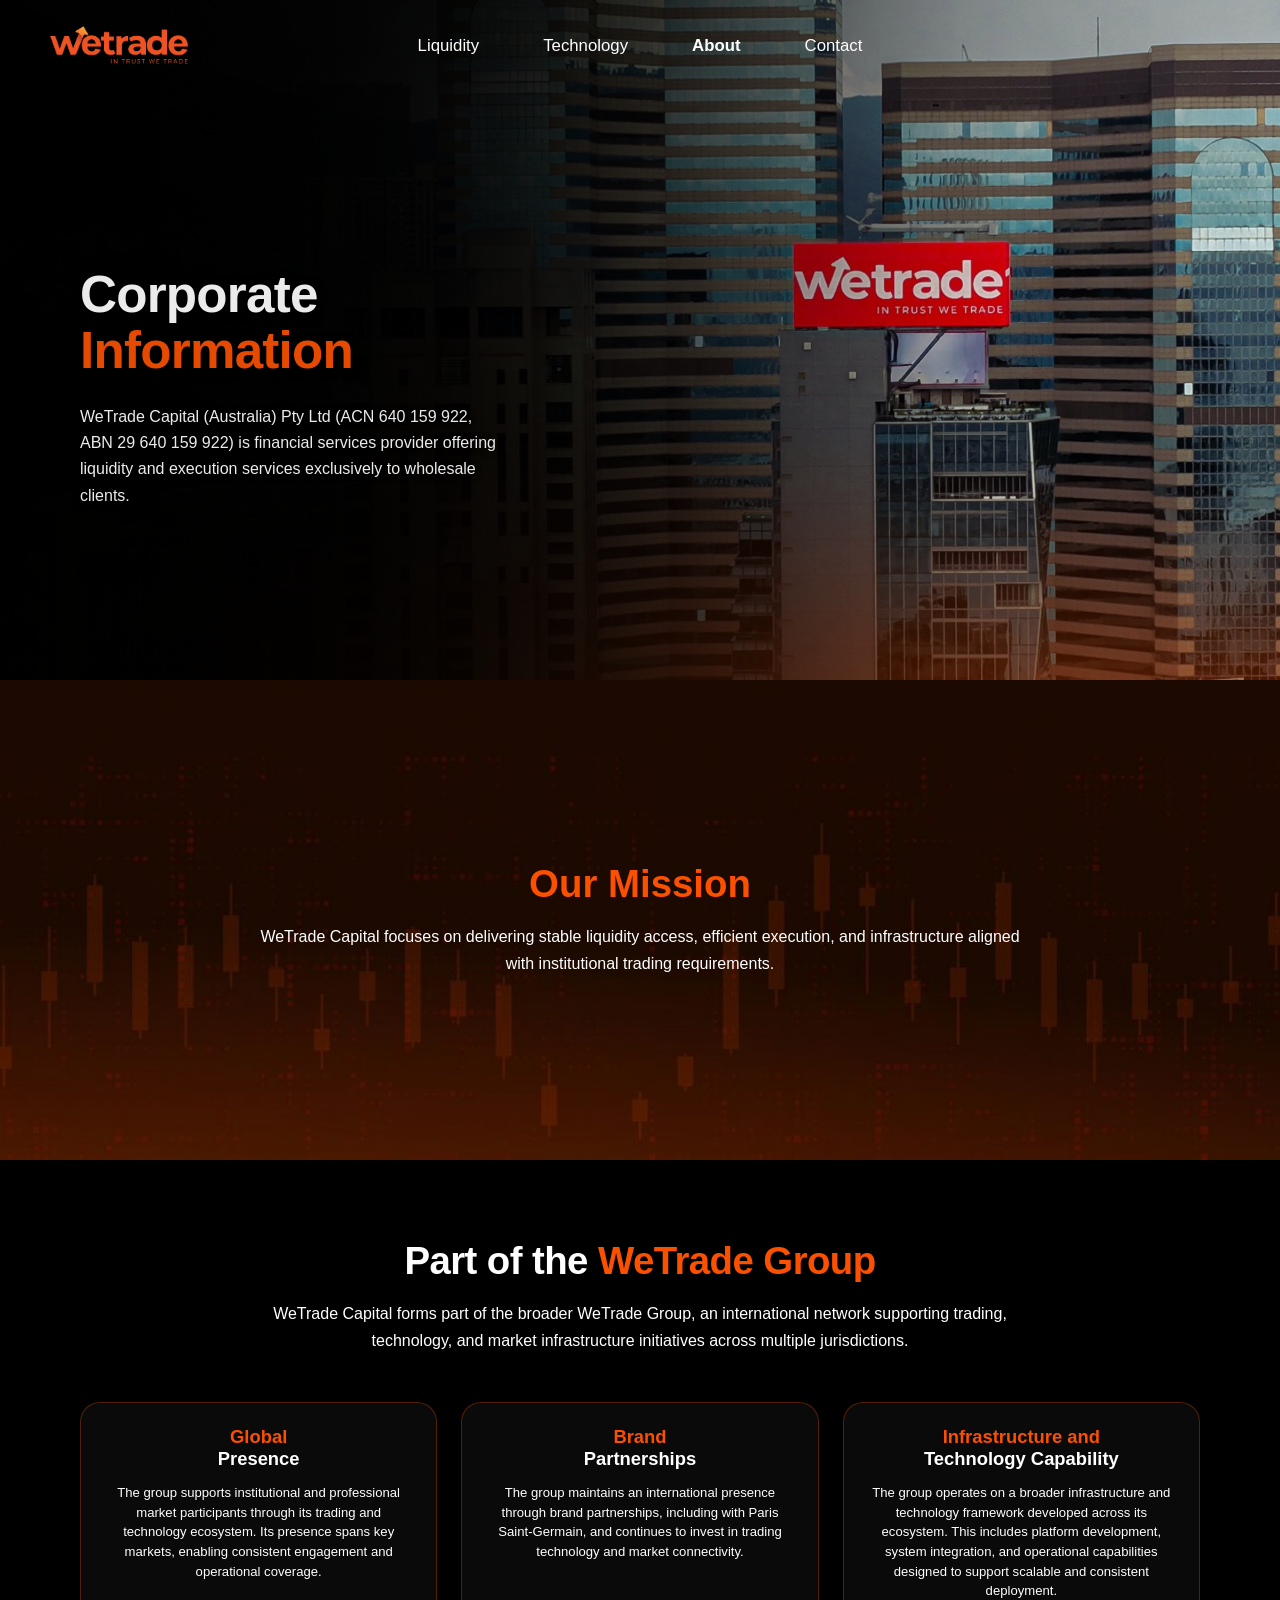
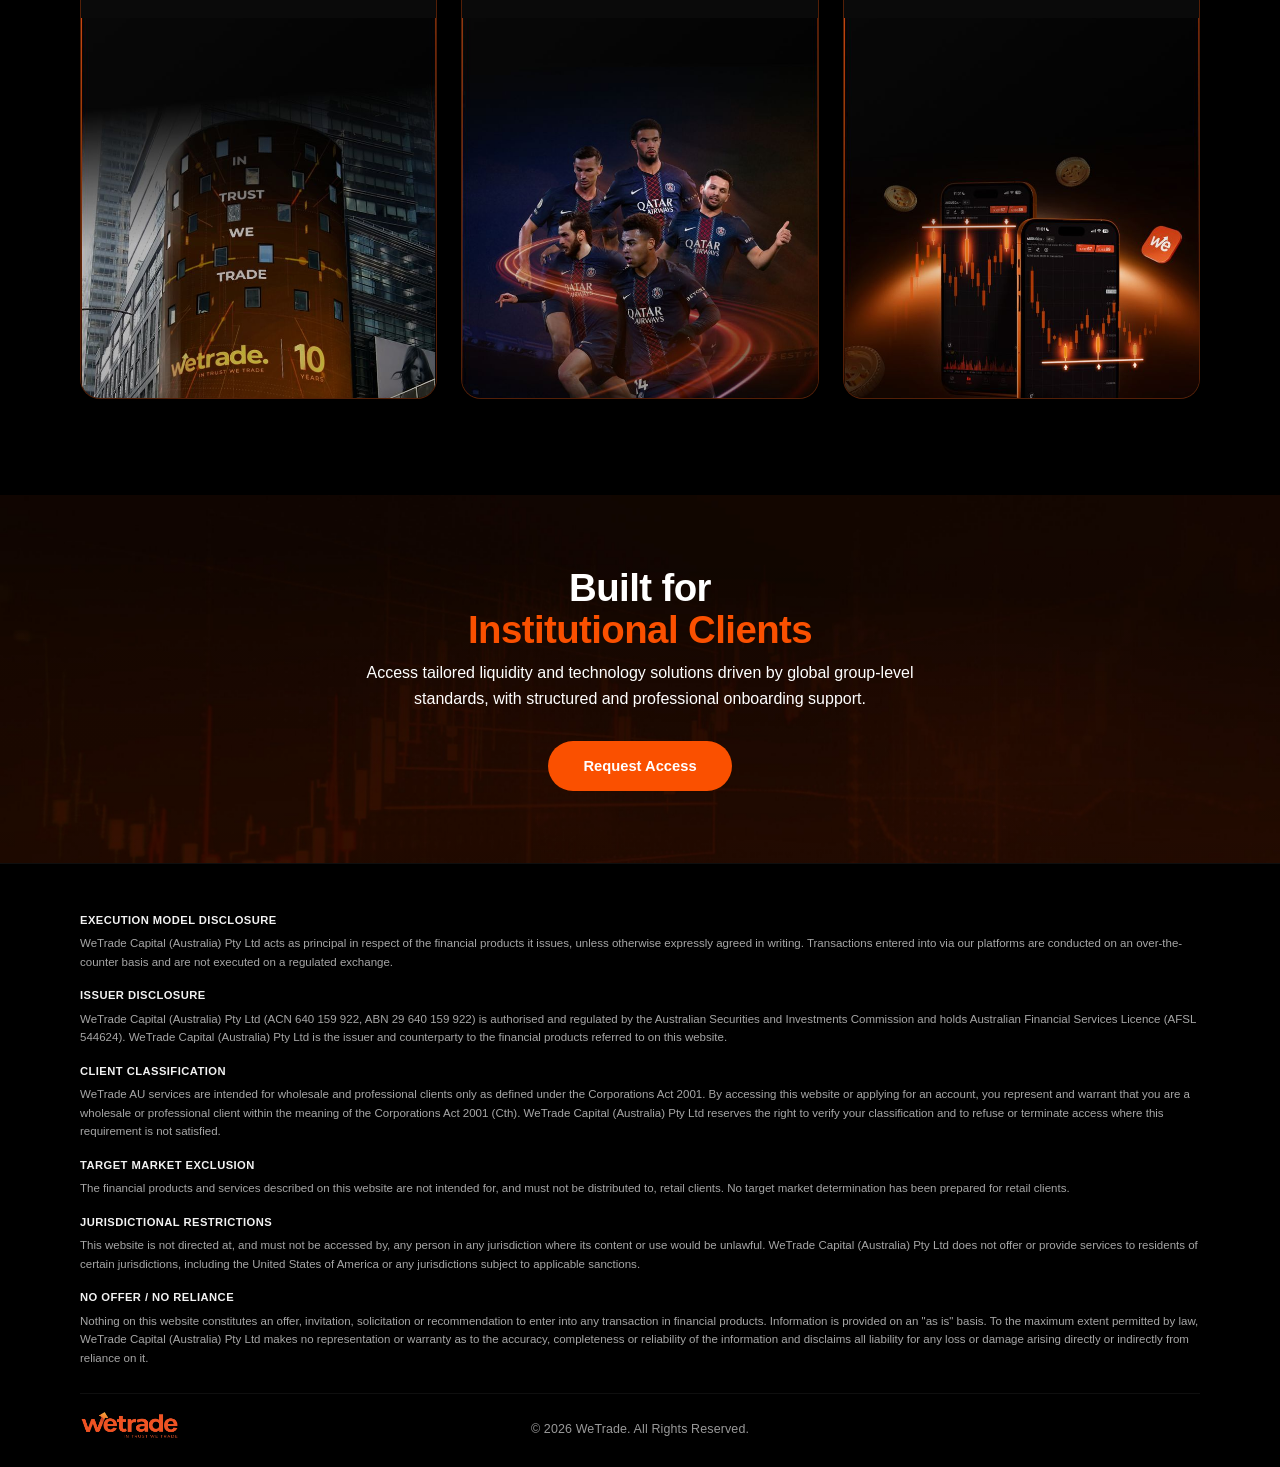
==== commit e031460e: "v4" ====
--- a/about.html
+++ b/about.html
@@ -543,8 +543,8 @@
       </div>
       <div class="group-card">
         <div class="group-card-text">
-          <h3><span class="acc">Strategic</span><span class="white">Partnerships</span></h3>
-          <p>The group maintains an international presence through strategic partnerships, including with Paris Saint-Germain, and continues to invest in trading technology and market connectivity.</p>
+          <h3><span class="acc">Brand</span><span class="white">Partnerships</span></h3>
+          <p>The group maintains an international presence through brand partnerships, including with Paris Saint-Germain, and continues to invest in trading technology and market connectivity.</p>
         </div>
         <div class="group-card-img" style="background-image:url('[data-uri]')"></div>
       </div>
@@ -567,17 +567,16 @@
   </div>
 </section>
 
-<!-- FOOTER -->
 <footer>
   <div class="foot-legal">
     <div class="foot-legal-block"><strong>Execution Model Disclosure</strong><p>WeTrade Capital (Australia) Pty Ltd acts as principal in respect of the financial products it issues, unless otherwise expressly agreed in writing. Transactions entered into via our platforms are conducted on an over-the-counter basis and are not executed on a regulated exchange.</p></div>
     <div class="foot-legal-block"><strong>Issuer Disclosure</strong><p>WeTrade Capital (Australia) Pty Ltd (ACN 640 159 922, ABN 29 640 159 922) is authorised and regulated by the Australian Securities and Investments Commission and holds Australian Financial Services Licence (AFSL 544624). WeTrade Capital (Australia) Pty Ltd is the issuer and counterparty to the financial products referred to on this website.</p></div>
-    <div class="foot-legal-block"><strong>Client Classification</strong><p>By accessing this website or applying for an account, you represent and warrant that you are a wholesale client within the meaning of the Corporations Act 2001 (Cth). WeTrade Capital (Australia) Pty Ltd reserves the right to verify your classification and to refuse or terminate access where this requirement is not satisfied.</p></div>
+    <div class="foot-legal-block"><strong>Client Classification</strong><p>WeTrade AU services are intended for wholesale and professional clients only as defined under the Corporations Act 2001. By accessing this website or applying for an account, you represent and warrant that you are a wholesale or professional client within the meaning of the Corporations Act 2001 (Cth). WeTrade Capital (Australia) Pty Ltd reserves the right to verify your classification and to refuse or terminate access where this requirement is not satisfied.</p></div>
     <div class="foot-legal-block"><strong>Target Market Exclusion</strong><p>The financial products and services described on this website are not intended for, and must not be distributed to, retail clients. No target market determination has been prepared for retail clients.</p></div>
     <div class="foot-legal-block"><strong>Jurisdictional Restrictions</strong><p>This website is not directed at, and must not be accessed by, any person in any jurisdiction where its content or use would be unlawful. WeTrade Capital (Australia) Pty Ltd does not offer or provide services to residents of certain jurisdictions, including the United States of America or any jurisdictions subject to applicable sanctions.</p></div>
-    <div class="foot-legal-block"><strong>No Offer / No Reliance</strong><p>Nothing on this website constitutes an offer, invitation, solicitation or recommendation to enter into any transaction in financial products. Information is provided on an "as is" basis. To the maximum extent permitted by law, WeTrade Capital (Australia) Pty Ltd makes no representation or warranty as to the accuracy, completeness or reliability of the information and disclaims all liability for any loss or damage arising directly or indirectly from reliance on it. You should seek your own financial, legal and taxation advice before making any decision based on the information on this website.</p></div>
-        <div class="foot-legal-block"><strong>Risk Warning</strong><p>Contracts for Difference (CFD or CFDs) are leveraged products with a high degree of risk that is not suitable for everyone. You do not own the underlying assets and you may incur substantial losses by trading CFDs. It is important that you seek independent advice and consider our Terms & Conditions and any other relevant WeTrade Documents before deciding to acquire any of our products or services.</p></div>
-    <div class="foot-bottom">
+    <div class="foot-legal-block"><strong>No Offer / No Reliance</strong><p>Nothing on this website constitutes an offer, invitation, solicitation or recommendation to enter into any transaction in financial products. Information is provided on an "as is" basis. To the maximum extent permitted by law, WeTrade Capital (Australia) Pty Ltd makes no representation or warranty as to the accuracy, completeness or reliability of the information and disclaims all liability for any loss or damage arising directly or indirectly from reliance on it.</p></div>
+  </div>
+  <div class="foot-bottom">
     <div class="foot-logo"><img src="[data-uri]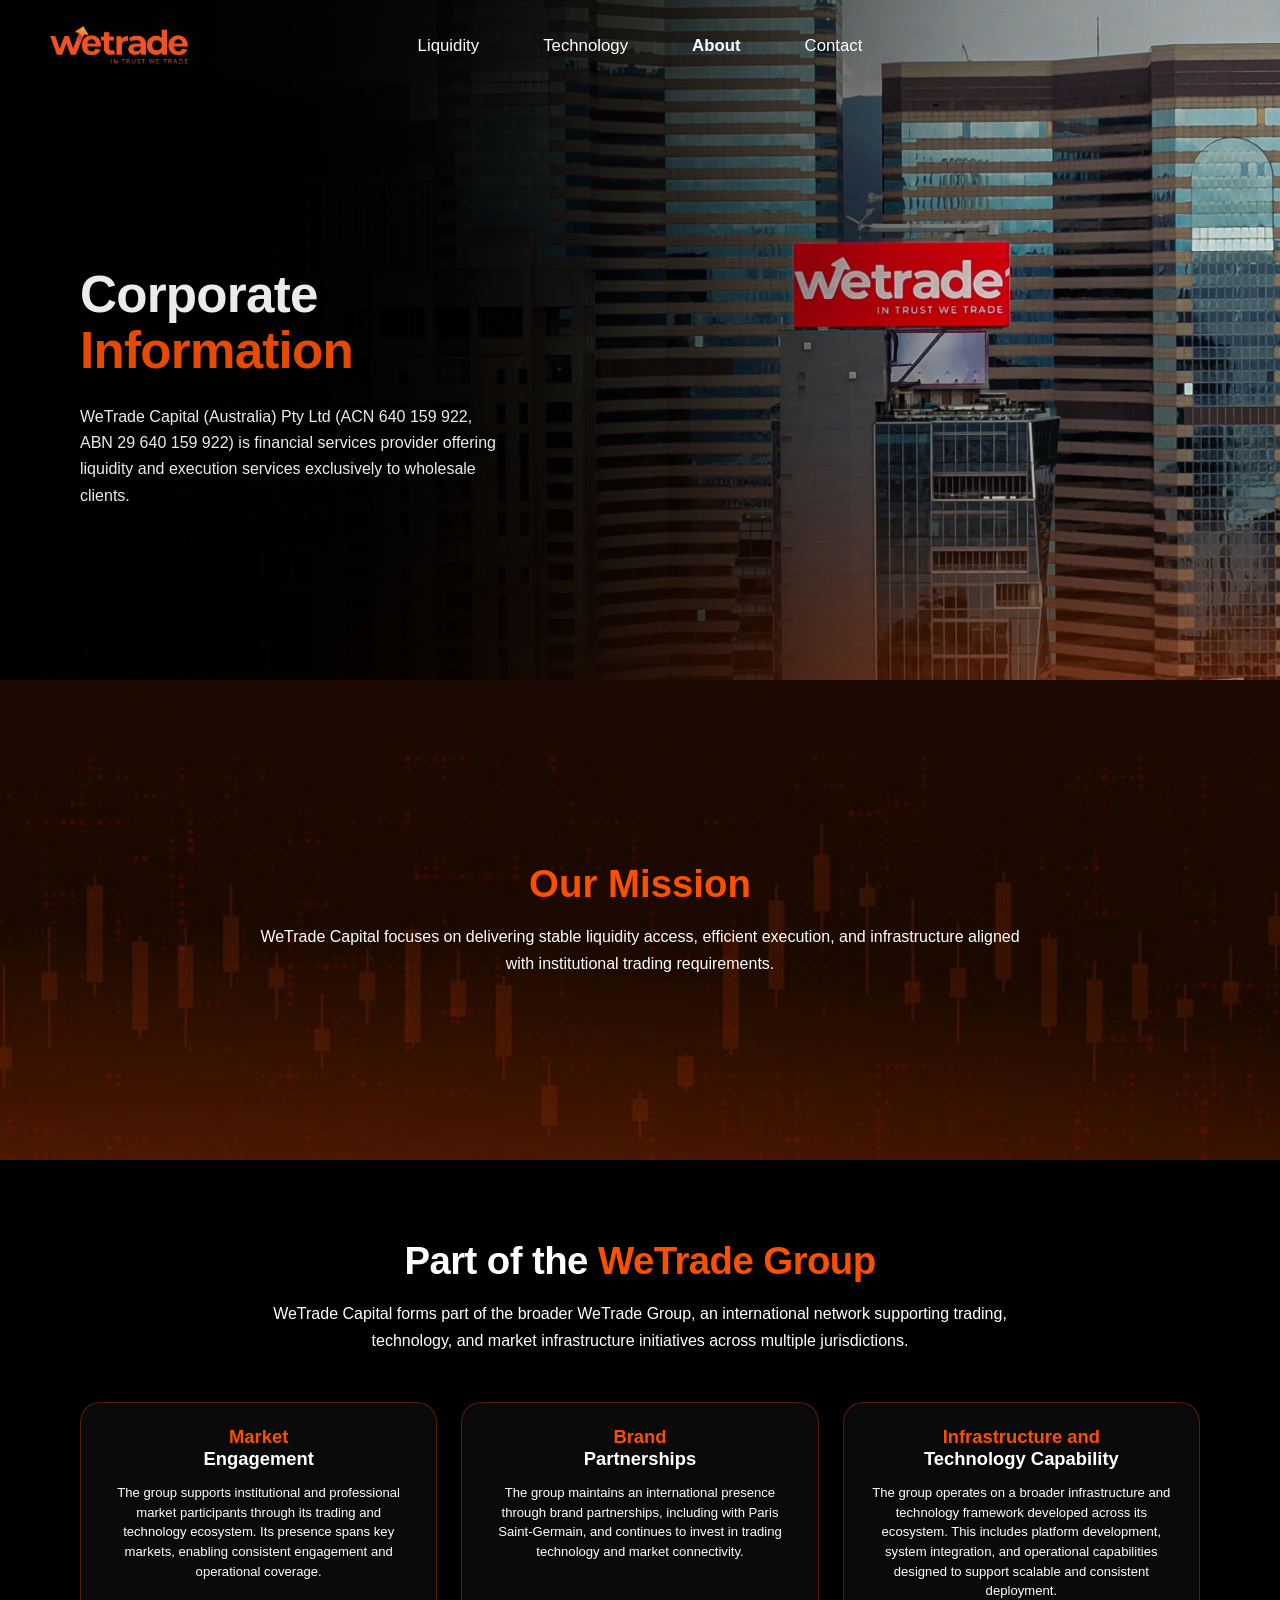
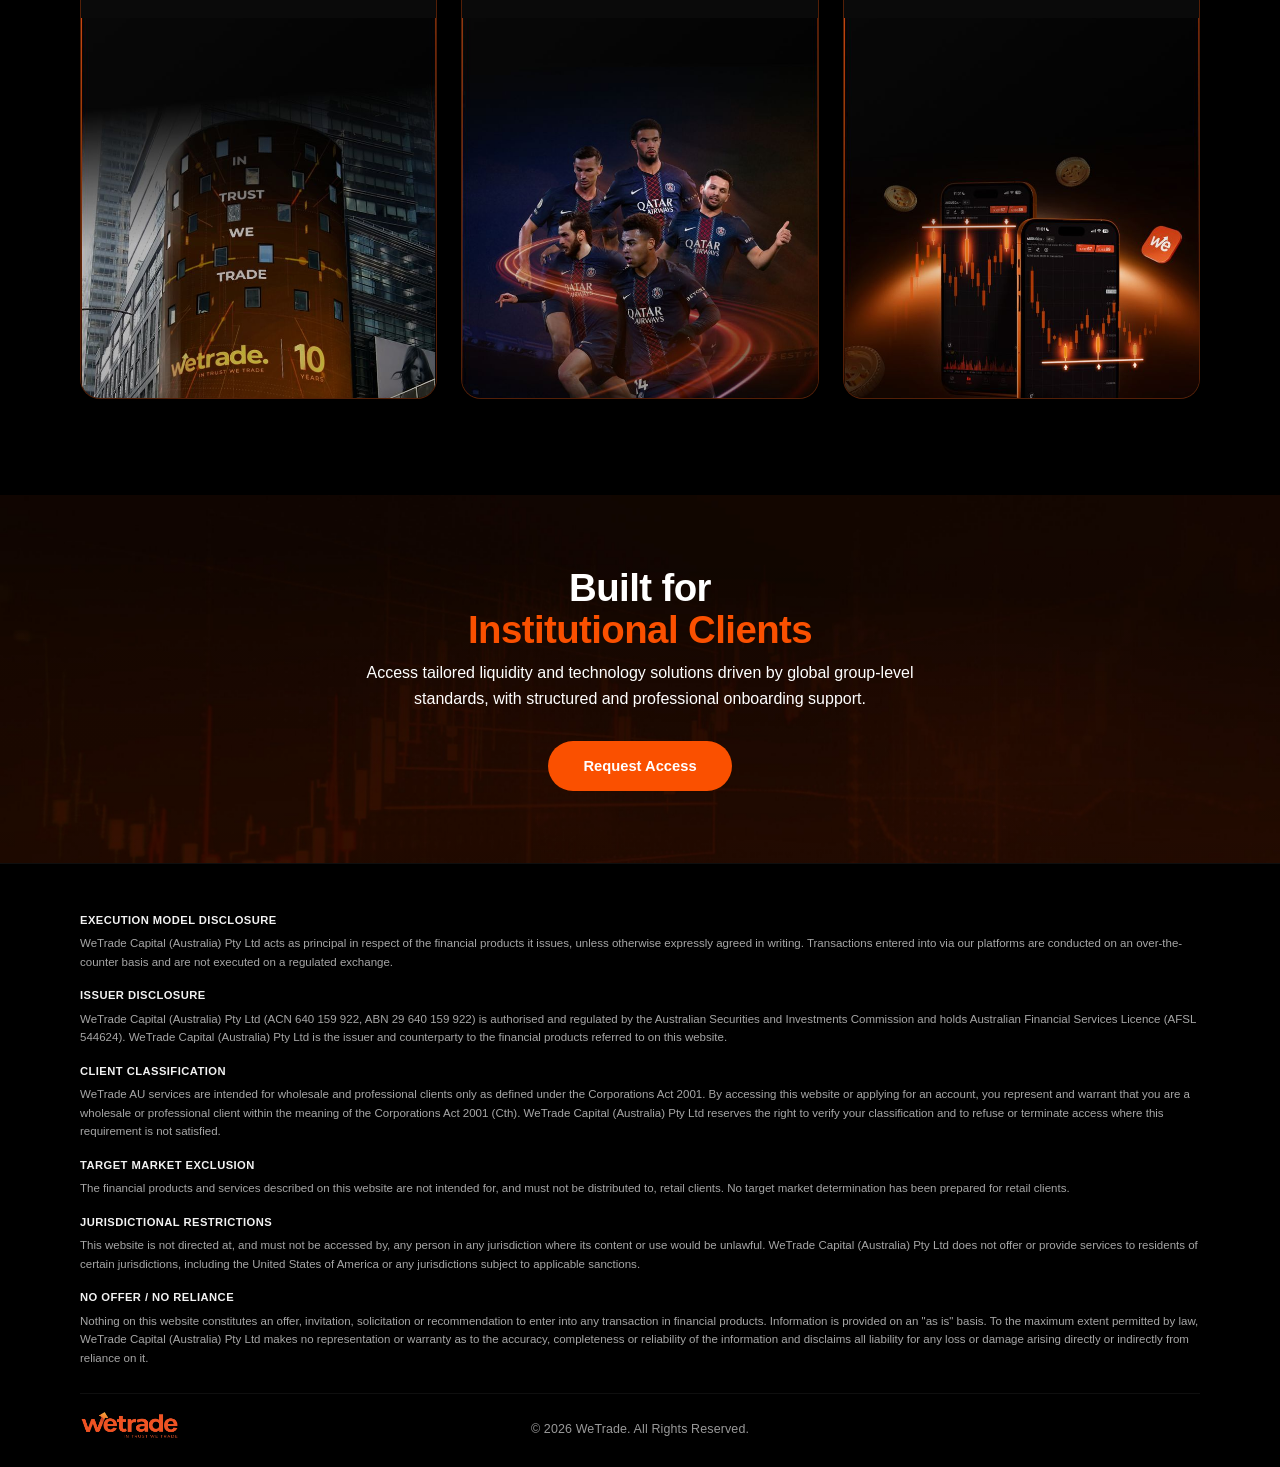
